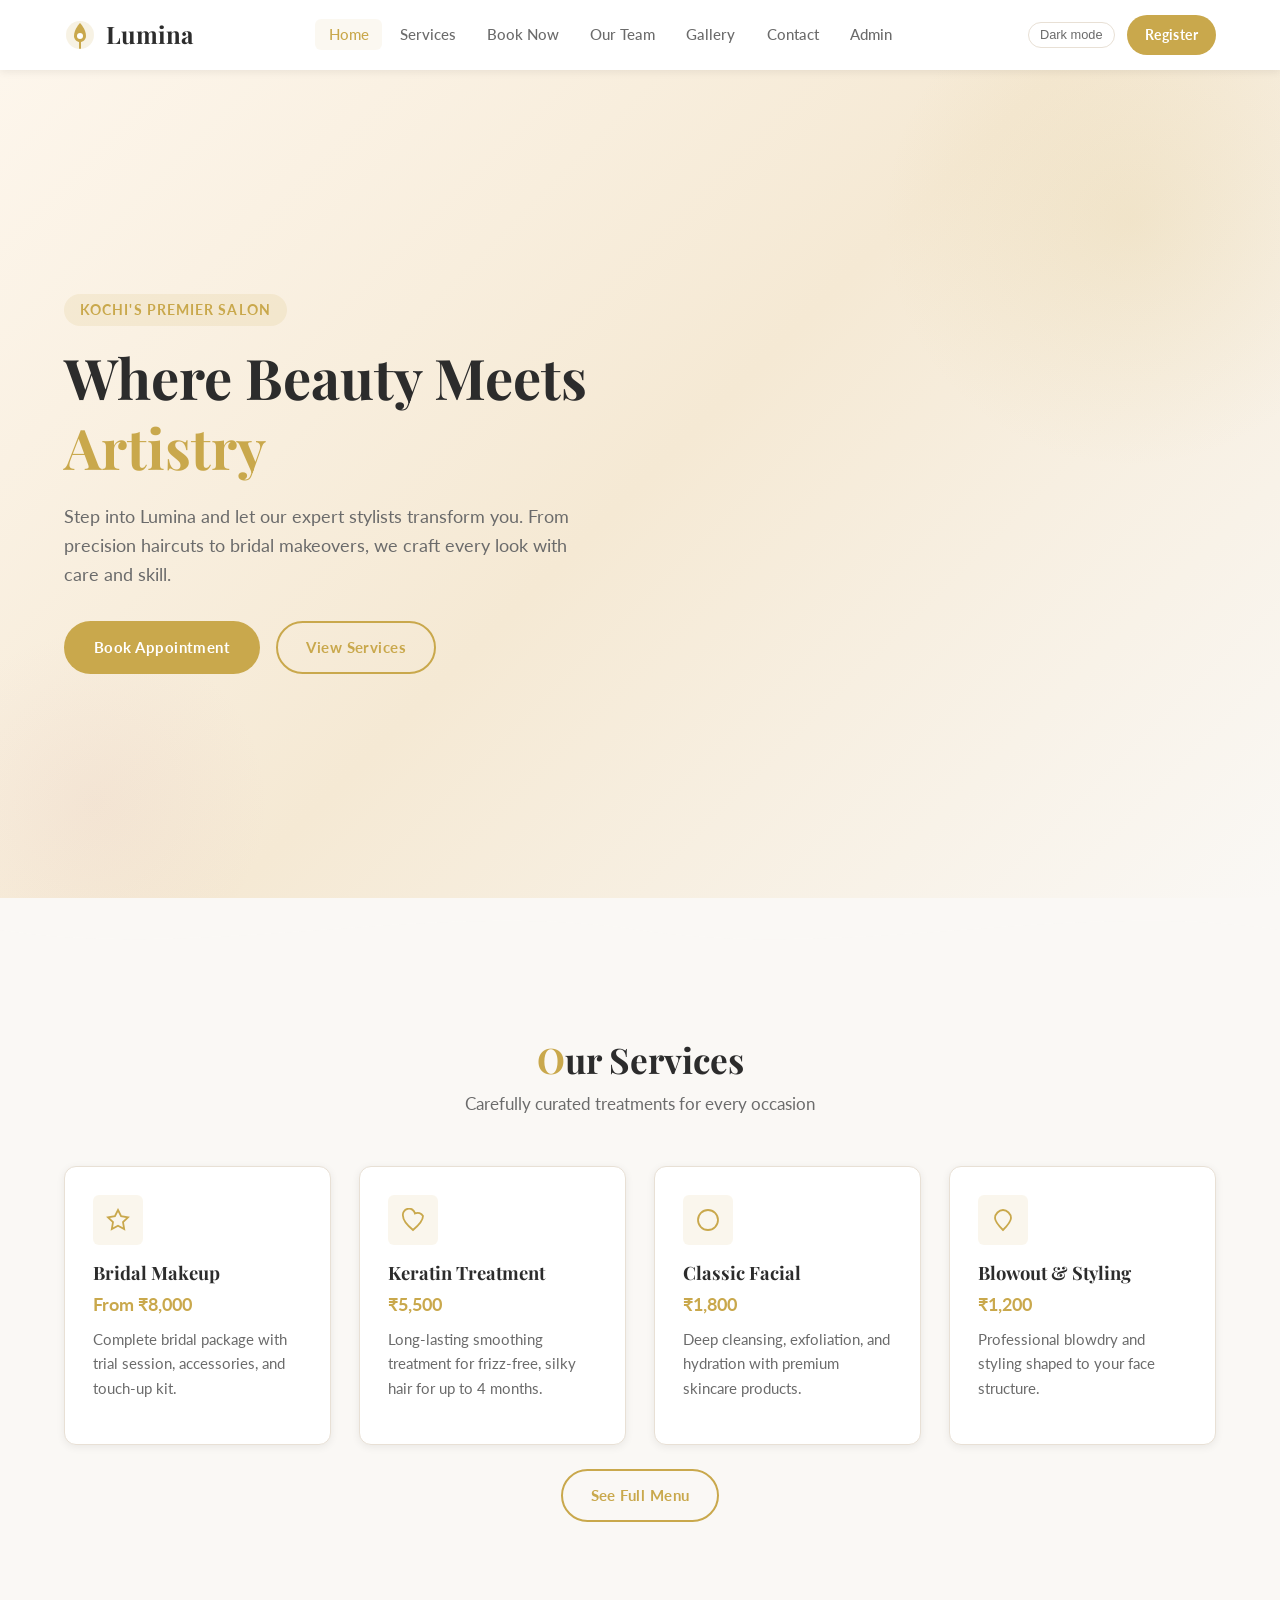
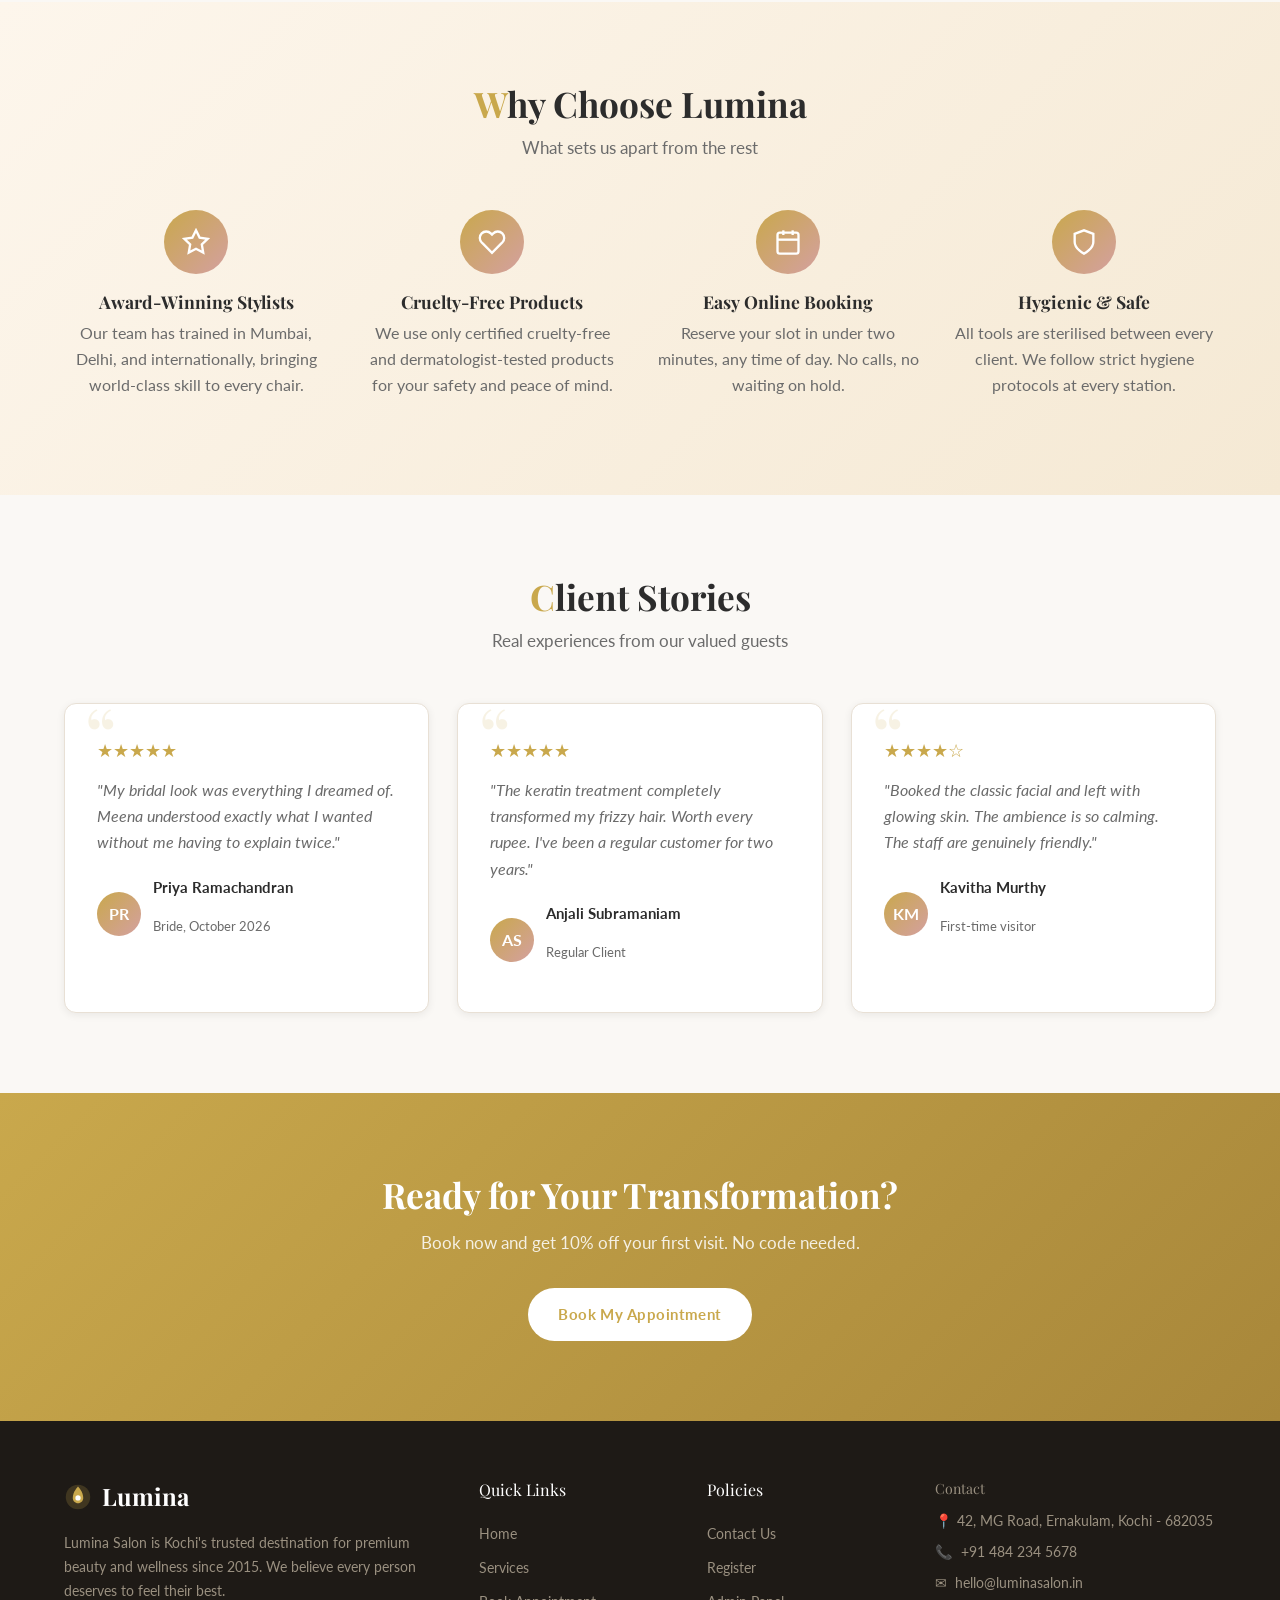
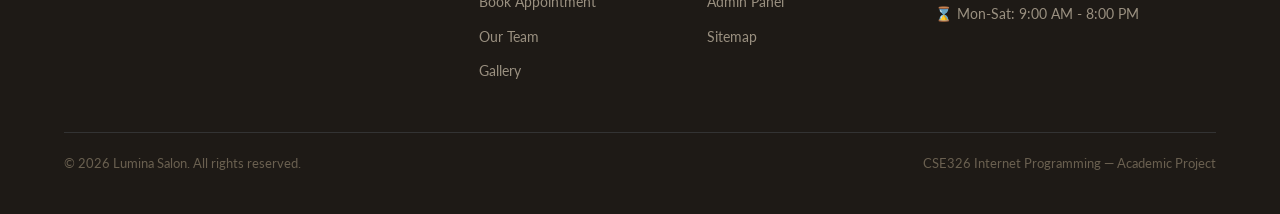
==== index.html @ f9ce4bd1 "initial project setup: folder structure, gitignore, readme" ====
<!DOCTYPE html>
<!-- Unit I: Valid HTML5 document structure -->
<html lang="en">
<head>
  <!-- Unit I: SEO meta tags -->
  <meta charset="UTF-8">
  <meta name="viewport" content="width=device-width, initial-scale=1.0">
  <title>Lumina Salon - Premium Beauty & Wellness | Kochi</title>
  <meta name="description" content="Lumina Salon offers premium hair, skin, bridal, and wellness services in Kochi. Book your appointment online today.">
  <meta name="keywords" content="salon, beauty, hair, bridal makeup, Kochi, Kerala, Lumina">
  <meta name="author" content="Lumina Salon">

  <!-- Unit I: Open Graph tags for social sharing -->
  <meta property="og:title" content="Lumina Salon - Premium Beauty & Wellness">
  <meta property="og:description" content="Your destination for premium hair, skin, and bridal services in Kochi.">
  <meta property="og:type" content="website">
  <meta property="og:url" content="https://neshwanpk.github.io/salon-management-system/">
  <meta property="og:image" content="assets/images/og-image.jpg">

  <!-- Unit I: Favicon -->
  <link rel="icon" href="assets/icons/favicon.svg" type="image/svg+xml">

  <!-- Google Fonts - Unit III: Typography -->
  <link rel="preconnect" href="https://fonts.googleapis.com">
  <link rel="preconnect" href="https://fonts.gstatic.com" crossorigin>
  <link href="https://fonts.googleapis.com/css2?family=Playfair+Display:wght@400;700&family=Lato:wght@400;700&display=swap" rel="stylesheet">

  <!-- Unit III: External CSS -->
  <link rel="stylesheet" href="css/style.css">
</head>
<body>

  <!-- Unit II: Accessibility - skip to content -->
  <a href="#main-content" class="skip-link">Skip to content</a>

  <!-- Unit II: Semantic header element -->
  <header class="site-header" role="banner">
    <nav class="nav-container" aria-label="Main navigation">
      <!-- Unit I: Inline SVG logo -->
      <a href="index.html" class="nav-logo" aria-label="Lumina Salon home">
        <svg width="32" height="32" viewBox="0 0 32 32" fill="none" aria-hidden="true" xmlns="http://www.w3.org/2000/svg">
          <circle cx="16" cy="16" r="14" fill="#c9a84c" opacity="0.15"/>
          <path d="M16 4 C16 4 22 10 22 17 C22 20.3 19.3 23 16 23 C12.7 23 10 20.3 10 17 C10 10 16 4 16 4Z" fill="#c9a84c"/>
          <circle cx="16" cy="17" r="3" fill="#fff"/>
          <line x1="16" y1="23" x2="16" y2="29" stroke="#c9a84c" stroke-width="2" stroke-linecap="round"/>
        </svg>
        <span>Lumina</span>
      </a>

      <!-- Hamburger checkbox hack - Unit III pure CSS -->
      <input type="checkbox" id="navToggle" class="nav-toggle" aria-hidden="true">
      <label for="navToggle" class="hamburger" aria-label="Toggle menu">
        <span></span><span></span><span></span>
      </label>

      <!-- Unit I: Navigation hyperlinks -->
      <ul class="nav-links" role="list">
        <li><a href="index.html"        class="nav-link">Home</a></li>
        <li><a href="services.html"     class="nav-link">Services</a></li>
        <li><a href="booking.html"      class="nav-link">Book Now</a></li>
        <li><a href="staff.html"        class="nav-link">Our Team</a></li>
        <li><a href="gallery.html"      class="nav-link">Gallery</a></li>
        <li><a href="contact.html"      class="nav-link">Contact</a></li>
        <li><a href="appointments.html" class="nav-link">Admin</a></li>
      </ul>

      <div class="nav-actions">
        <button id="themeToggle" class="theme-toggle" aria-label="Toggle dark mode">Dark mode</button>
        <a href="register.html" class="btn btn-primary btn-sm">Register</a>
      </div>
    </nav>
  </header>

  <!-- Unit II: Semantic main element -->
  <main id="main-content">

    <!-- ======================================================
         HERO SECTION
         Unit II: Semantic section, Unit I: Heading hierarchy
    ====================================================== -->
    <section class="hero section" aria-label="Welcome banner">
      <div class="container">
        <div class="hero-content">
          <span class="hero-tag">Kochi's Premier Salon</span>
          <h1 class="hero-title">
            Where Beauty Meets <span>Artistry</span>
          </h1>
          <p class="hero-desc">
            Step into Lumina and let our expert stylists transform you.
            From precision haircuts to bridal makeovers, we craft every
            look with care and skill.
          </p>
          <div class="hero-cta">
            <a href="booking.html" class="btn btn-primary pulse">Book Appointment</a>
            <a href="services.html" class="btn btn-outline">View Services</a>
          </div>
        </div>
      </div>
    </section>

    <!-- Unit I: SVG decorative divider -->
    <div class="divider-svg" aria-hidden="true">
      <svg viewBox="0 0 1200 60" xmlns="http://www.w3.org/2000/svg" preserveAspectRatio="none">
        <path d="M0,30 C200,60 400,0 600,30 C800,60 1000,0 1200,30 L1200,60 L0,60 Z"
              fill="#faf8f5"/>
      </svg>
    </div>

    <!-- ======================================================
         SERVICES PREVIEW
         Unit II: Semantic section, article elements
    ====================================================== -->
    <section class="section" aria-labelledby="services-heading">
      <div class="container">
        <h2 id="services-heading" class="section-title">Our Services</h2>
        <p class="section-subtitle">Carefully curated treatments for every occasion</p>

        <!-- Unit II: Semantic article elements for service cards -->
        <div class="cards-grid" id="homeServiceCards">
          <!-- JS renders cards here from data array -->
        </div>

        <div class="text-center mt-3">
          <a href="services.html" class="btn btn-outline">See Full Menu</a>
        </div>
      </div>
    </section>

    <!-- ======================================================
         WHY CHOOSE US
         Unit II: Semantic section, Unit I: Unordered list
    ====================================================== -->
    <section class="section" style="background: linear-gradient(135deg,#fdf6ec,#f5e9d4);" aria-labelledby="why-heading">
      <div class="container">
        <h2 id="why-heading" class="section-title">Why Choose Lumina</h2>
        <p class="section-subtitle">What sets us apart from the rest</p>

        <div class="why-grid">
          <div class="why-item">
            <div class="why-icon" aria-hidden="true">
              <!-- Unit I: Inline SVG icon -->
              <svg width="28" height="28" viewBox="0 0 24 24" fill="none" stroke="currentColor" stroke-width="2">
                <path d="M12 2L15.09 8.26L22 9.27L17 14.14L18.18 21.02L12 17.77L5.82 21.02L7 14.14L2 9.27L8.91 8.26L12 2Z"/>
              </svg>
            </div>
            <h3 class="why-title">Award-Winning Stylists</h3>
            <p class="text-muted">Our team has trained in Mumbai, Delhi, and internationally, bringing world-class skill to every chair.</p>
          </div>
          <div class="why-item">
            <div class="why-icon" aria-hidden="true">
              <svg width="28" height="28" viewBox="0 0 24 24" fill="none" stroke="currentColor" stroke-width="2">
                <path d="M20.84 4.61a5.5 5.5 0 0 0-7.78 0L12 5.67l-1.06-1.06a5.5 5.5 0 0 0-7.78 7.78l1.06 1.06L12 21.23l7.78-7.78 1.06-1.06a5.5 5.5 0 0 0 0-7.78z"/>
              </svg>
            </div>
            <h3 class="why-title">Cruelty-Free Products</h3>
            <p class="text-muted">We use only certified cruelty-free and dermatologist-tested products for your safety and peace of mind.</p>
          </div>
          <div class="why-item">
            <div class="why-icon" aria-hidden="true">
              <svg width="28" height="28" viewBox="0 0 24 24" fill="none" stroke="currentColor" stroke-width="2">
                <rect x="3" y="4" width="18" height="18" rx="2" ry="2"/><line x1="16" y1="2" x2="16" y2="6"/><line x1="8" y1="2" x2="8" y2="6"/><line x1="3" y1="10" x2="21" y2="10"/>
              </svg>
            </div>
            <h3 class="why-title">Easy Online Booking</h3>
            <p class="text-muted">Reserve your slot in under two minutes, any time of day. No calls, no waiting on hold.</p>
          </div>
          <div class="why-item">
            <div class="why-icon" aria-hidden="true">
              <svg width="28" height="28" viewBox="0 0 24 24" fill="none" stroke="currentColor" stroke-width="2">
                <path d="M12 22s8-4 8-10V5l-8-3-8 3v7c0 6 8 10 8 10z"/>
              </svg>
            </div>
            <h3 class="why-title">Hygienic & Safe</h3>
            <p class="text-muted">All tools are sterilised between every client. We follow strict hygiene protocols at every station.</p>
          </div>
        </div>

        <!-- Unit I: Unordered list -->
        <ul class="mt-3" style="display:none" aria-hidden="true">
          <li>Certified stylists</li>
          <li>Premium products</li>
          <li>Clean environment</li>
        </ul>
      </div>
    </section>

    <!-- ======================================================
         TESTIMONIALS
         Unit II: article, blockquote, figure, figcaption
    ====================================================== -->
    <section class="section" aria-labelledby="testimonials-heading">
      <div class="container">
        <h2 id="testimonials-heading" class="section-title">Client Stories</h2>
        <p class="section-subtitle">Real experiences from our valued guests</p>

        <div class="testimonials-grid">

          <!-- Unit II: article for independent content -->
          <article class="testimonial-card">
            <div class="testimonial-stars" aria-label="5 out of 5 stars">&#9733;&#9733;&#9733;&#9733;&#9733;</div>
            <p class="testimonial-text">"My bridal look was everything I dreamed of. Meena understood exactly what I wanted without me having to explain twice."</p>
            <div class="testimonial-author">
              <div class="testimonial-avatar" aria-hidden="true">PR</div>
              <div>
                <p class="testimonial-name">Priya Ramachandran</p>
                <p class="testimonial-role">Bride, October 2026</p>
              </div>
            </div>
          </article>

          <article class="testimonial-card">
            <div class="testimonial-stars" aria-label="5 out of 5 stars">&#9733;&#9733;&#9733;&#9733;&#9733;</div>
            <p class="testimonial-text">"The keratin treatment completely transformed my frizzy hair. Worth every rupee. I've been a regular customer for two years."</p>
            <div class="testimonial-author">
              <div class="testimonial-avatar" aria-hidden="true">AS</div>
              <div>
                <p class="testimonial-name">Anjali Subramaniam</p>
                <p class="testimonial-role">Regular Client</p>
              </div>
            </div>
          </article>

          <article class="testimonial-card">
            <div class="testimonial-stars" aria-label="4 out of 5 stars">&#9733;&#9733;&#9733;&#9733;&#9734;</div>
            <p class="testimonial-text">"Booked the classic facial and left with glowing skin. The ambience is so calming. The staff are genuinely friendly."</p>
            <div class="testimonial-author">
              <div class="testimonial-avatar" aria-hidden="true">KM</div>
              <div>
                <p class="testimonial-name">Kavitha Murthy</p>
                <p class="testimonial-role">First-time visitor</p>
              </div>
            </div>
          </article>

        </div>
      </div>
    </section>

    <!-- ======================================================
         CTA BANNER
    ====================================================== -->
    <section class="section" style="background: linear-gradient(135deg, var(--color-primary), var(--color-primary-dark)); color: #fff; text-align: center;" aria-labelledby="cta-heading">
      <div class="container">
        <h2 id="cta-heading" style="color:#fff; margin-bottom:0.75rem;">Ready for Your Transformation?</h2>
        <p style="color:rgba(255,255,255,0.85); margin-bottom:2rem; font-size:1.05rem;">
          Book now and get 10% off your first visit. No code needed.
        </p>
        <a href="booking.html" class="btn" style="background:#fff; color:var(--color-primary);">Book My Appointment</a>
      </div>
    </section>

  </main><!-- end main -->

  <!-- Unit II: Semantic footer -->
  <footer class="site-footer" role="contentinfo">
    <div class="container">
      <div class="footer-grid">

        <div class="footer-brand">
          <a href="index.html" class="nav-logo" style="margin-bottom:0.9rem; display:flex;">
            <svg width="28" height="28" viewBox="0 0 32 32" fill="none" aria-hidden="true">
              <circle cx="16" cy="16" r="14" fill="#c9a84c" opacity="0.2"/>
              <path d="M16 4 C16 4 22 10 22 17 C22 20.3 19.3 23 16 23 C12.7 23 10 20.3 10 17 C10 10 16 4 16 4Z" fill="#c9a84c"/>
              <circle cx="16" cy="17" r="3" fill="#fff"/>
            </svg>
            <span>Lumina</span>
          </a>
          <p class="footer-desc">Lumina Salon is Kochi's trusted destination for premium beauty and wellness since 2015. We believe every person deserves to feel their best.</p>
        </div>

        <div>
          <p class="footer-heading">Quick Links</p>
          <!-- Unit I: Unordered list for navigation -->
          <ul class="footer-links">
            <li><a href="index.html">Home</a></li>
            <li><a href="services.html">Services</a></li>
            <li><a href="booking.html">Book Appointment</a></li>
            <li><a href="staff.html">Our Team</a></li>
            <li><a href="gallery.html">Gallery</a></li>
          </ul>
        </div>

        <div>
          <p class="footer-heading">Policies</p>
          <ul class="footer-links">
            <li><a href="contact.html">Contact Us</a></li>
            <li><a href="register.html">Register</a></li>
            <li><a href="appointments.html">Admin Panel</a></li>
            <li><a href="sitemap.xml">Sitemap</a></li>
          </ul>
        </div>

        <!-- Unit II: address semantic element -->
        <address class="footer-contact" style="font-style:normal;">
          <p class="footer-heading" style="font-style:normal;">Contact</p>
          <p>&#128205; 42, MG Road, Ernakulam, Kochi - 682035</p>
          <p>&#128222; <a href="tel:+914842345678" style="color:#9a9080;">+91 484 234 5678</a></p>
          <p>&#9993; <a href="mailto:hello@luminasalon.in" style="color:#9a9080;">hello@luminasalon.in</a></p>
          <p>&#8987; Mon-Sat: 9:00 AM - 8:00 PM</p>
        </address>

      </div>

      <div class="footer-bottom">
        <p>&copy; <time datetime="2026">2026</time> Lumina Salon. All rights reserved.</p>
        <p>CSE326 Internet Programming &mdash; Academic Project</p>
      </div>
    </div>
  </footer>

  <!-- Scripts loaded at end of body -->
  <script src="js/store.js"></script>
  <script src="js/main.js"></script>
  <script>
    // Render service preview cards on home page
    var homeServices = [
      { name: "Bridal Makeup", price: "From \u20B98,000", desc: "Complete bridal package with trial session, accessories, and touch-up kit.", icon: "M12 2L15.09 8.26L22 9.27L17 14.14L18.18 21.02L12 17.77L5.82 21.02L7 14.14L2 9.27L8.91 8.26L12 2Z" },
      { name: "Keratin Treatment", price: "\u20B95,500", desc: "Long-lasting smoothing treatment for frizz-free, silky hair for up to 4 months.", icon: "M12 22 C6 17 2 12 2 8 A6 6 0 0 1 14 5.5 A6 6 0 0 1 22 8 C22 12 18 17 12 22Z" },
      { name: "Classic Facial", price: "\u20B91,800", desc: "Deep cleansing, exfoliation, and hydration with premium skincare products.", icon: "M12 2 A10 10 0 1 1 12 22 A10 10 0 0 1 12 2Z" },
      { name: "Blowout & Styling", price: "\u20B91,200", desc: "Professional blowdry and styling shaped to your face structure.", icon: "M12 2 C8 2 4 6 4 10 C4 14 8 18 12 22 C16 18 20 14 20 10 C20 6 16 2 12 2Z" }
    ];

    var container = document.getElementById("homeServiceCards");
    if (container) {
      homeServices.forEach(function(s) {
        var article = document.createElement("article");
        article.className = "card";
        article.innerHTML =
          '<div class="card-icon" aria-hidden="true">' +
            '<svg width="24" height="24" viewBox="0 0 24 24" fill="none" stroke="#c9a84c" stroke-width="1.8"><path d="' + s.icon + '"/></svg>' +
          '</div>' +
          '<h3 class="card-title">' + s.name + '</h3>' +
          '<p class="card-price">' + s.price + '</p>' +
          '<p class="card-desc">' + s.desc + '</p>';
        container.appendChild(article);
      });
    }
  </script>
</body>
</html>
---- css/style.css ----
/* ============================================================
   Lumina Salon - Main Stylesheet
   Course: CSE326 Internet Programming
   Unit III: External CSS, organized in sections
   ============================================================ */

/* Unit III: CSS Variables for the theme */
:root {
  --color-bg: #faf8f5;
  --color-surface: #ffffff;
  --color-primary: #c9a84c;        /* gold accent */
  --color-primary-dark: #a8873a;
  --color-secondary: #d4a0a0;      /* rose accent */
  --color-text: #2c2c2c;
  --color-text-muted: #6b6b6b;
  --color-border: #e8e0d5;
  --color-danger: #c0392b;
  --color-success: #27ae60;
  --color-warning: #e67e22;
  --color-info: #2980b9;

  --shadow-sm: 0 2px 8px rgba(0,0,0,0.07);
  --shadow-md: 0 4px 20px rgba(0,0,0,0.11);
  --shadow-lg: 0 8px 40px rgba(0,0,0,0.14);

  --radius-sm: 6px;
  --radius-md: 12px;
  --radius-lg: 20px;

  --font-heading: 'Playfair Display', Georgia, serif;
  --font-body: 'Lato', 'Segoe UI', Arial, sans-serif;

  --transition: 0.25s ease;
  --max-width: 1200px;
  --header-height: 70px;
}

/* Unit III: Dark theme via data attribute */
[data-theme="dark"] {
  --color-bg: #1a1814;
  --color-surface: #252220;
  --color-text: #f0ebe0;
  --color-text-muted: #a09880;
  --color-border: #3a3530;
}

/* ---- Reset & Base ---- */
*, *::before, *::after {
  box-sizing: border-box;
  margin: 0;
  padding: 0;
}

html {
  scroll-behavior: smooth;
  font-size: 16px; /* base for rem units - Unit III */
}

body {
  font-family: var(--font-body);
  background-color: var(--color-bg);
  color: var(--color-text);
  line-height: 1.65;
  min-height: 100vh;
  display: flex;
  flex-direction: column;
  transition: background-color var(--transition), color var(--transition);
}

/* Unit II: Skip to content - Accessibility */
.skip-link {
  position: absolute;
  top: -60px;
  left: 1rem;
  background: var(--color-primary);
  color: #fff;
  padding: 0.5rem 1rem;
  border-radius: var(--radius-sm);
  font-weight: 700;
  z-index: 9999;
  transition: top var(--transition);
}

.skip-link:focus {
  top: 1rem; /* Unit III: :focus pseudo-class */
}

/* ---- Typography - Unit III ---- */
h1, h2, h3, h4, h5 {
  font-family: var(--font-heading);
  color: var(--color-text);
  line-height: 1.25;
}

h1 { font-size: clamp(2rem, 5vw, 3.5rem); }
h2 { font-size: clamp(1.5rem, 3vw, 2.2rem); }
h3 { font-size: 1.3rem; }
h4 { font-size: 1.1rem; }

p { margin-bottom: 1rem; }

a {
  color: var(--color-primary);
  text-decoration: none;
  transition: color var(--transition);
}

/* Unit III: Attribute selector - links starting with https */
a[href^="https"]:not(.btn):not(.nav-link)::after {
  content: "";
}

a:hover { color: var(--color-primary-dark); }

img {
  max-width: 100%;
  display: block;
}

ul { list-style: none; }

main {
  flex: 1;
  padding-top: var(--header-height);
}

.container {
  width: 90%;
  max-width: var(--max-width);
  margin: 0 auto;
}

.section {
  padding: 5rem 0;
}

.section-title {
  text-align: center;
  margin-bottom: 0.5rem;
}

.section-subtitle {
  text-align: center;
  color: var(--color-text-muted);
  margin-bottom: 3rem;
  font-size: 1.05rem;
}

/* Unit III: ::first-letter pseudo-element */
.section-title::first-letter {
  color: var(--color-primary);
}

/* ---- Buttons - Unit III: transitions ---- */
.btn {
  display: inline-block;
  padding: 0.75rem 1.75rem;
  border-radius: 50px;
  font-family: var(--font-body);
  font-size: 0.95rem;
  font-weight: 700;
  cursor: pointer;
  border: 2px solid transparent;
  text-align: center;
  transition: background var(--transition), color var(--transition),
              transform var(--transition), box-shadow var(--transition);
  letter-spacing: 0.03em;
}

.btn:focus {
  outline: 3px solid var(--color-primary);
  outline-offset: 3px;
}

.btn-primary {
  background: var(--color-primary);
  color: #fff;
}

.btn-primary:hover {
  background: var(--color-primary-dark);
  color: #fff;
  transform: translateY(-2px);
  box-shadow: var(--shadow-md);
}

.btn-outline {
  background: transparent;
  border-color: var(--color-primary);
  color: var(--color-primary);
}

.btn-outline:hover {
  background: var(--color-primary);
  color: #fff;
  transform: translateY(-2px);
}

.btn-danger {
  background: var(--color-danger);
  color: #fff;
  padding: 0.4rem 0.9rem;
  font-size: 0.85rem;
}

.btn-danger:hover {
  background: #a93226;
  transform: none;
}

.btn-sm {
  padding: 0.4rem 1rem;
  font-size: 0.85rem;
}

/* Unit III: @keyframes - button pulse */
@keyframes pulse {
  0%, 100% { box-shadow: 0 0 0 0 rgba(201,168,76,0.4); }
  50% { box-shadow: 0 0 0 10px rgba(201,168,76,0); }
}

.btn-primary.pulse {
  animation: pulse 2s infinite;
}

/* ---- Header & Navigation - Unit III: Flexbox ---- */
.site-header {
  position: fixed;
  top: 0;
  left: 0;
  right: 0;
  height: var(--header-height);
  background: var(--color-surface);
  box-shadow: var(--shadow-sm);
  z-index: 1000;
  /* Unit III: Sticky positioning */
}

.nav-container {
  display: flex;             /* Unit III: Flexbox */
  align-items: center;
  justify-content: space-between;
  height: 100%;
  width: 90%;
  max-width: var(--max-width);
  margin: 0 auto;
}

.nav-logo {
  display: flex;
  align-items: center;
  gap: 0.6rem;
  font-family: var(--font-heading);
  font-size: 1.5rem;
  color: var(--color-text);
  font-weight: 700;
}

.nav-logo svg {
  flex-shrink: 0;
}

.nav-links {
  display: flex;
  gap: 0.25rem;
  align-items: center;
}

.nav-link {
  padding: 0.4rem 0.85rem;
  border-radius: var(--radius-sm);
  color: var(--color-text-muted);
  font-size: 0.92rem;
  font-weight: 500;
  transition: color var(--transition), background var(--transition);
}

.nav-link:hover,
.nav-link.active {
  color: var(--color-primary);
  background: rgba(201,168,76,0.08);
}

.nav-actions {
  display: flex;
  align-items: center;
  gap: 0.75rem;
}

/* Theme toggle */
.theme-toggle {
  background: none;
  border: 1.5px solid var(--color-border);
  border-radius: 50px;
  padding: 0.3rem 0.7rem;
  cursor: pointer;
  font-size: 0.8rem;
  color: var(--color-text-muted);
  transition: border-color var(--transition), color var(--transition);
}

.theme-toggle:hover {
  border-color: var(--color-primary);
  color: var(--color-primary);
}

/* Hamburger - pure CSS checkbox hack, Unit III */
.nav-toggle {
  display: none;
}

.hamburger {
  display: none;
  flex-direction: column;
  gap: 5px;
  cursor: pointer;
  padding: 4px;
}

.hamburger span {
  display: block;
  width: 24px;
  height: 2px;
  background: var(--color-text);
  transition: transform var(--transition), opacity var(--transition);
  border-radius: 2px;
}

/* ---- Hero Section ---- */
.hero {
  min-height: 92vh;
  display: flex;
  align-items: center;
  background: linear-gradient(135deg, #fdf6ec 0%, #f5e9d4 50%, #faf8f5 100%);
  position: relative;
  overflow: hidden;
}

/* Unit III: ::before pseudo-element for decorative background */
.hero::before {
  content: "";
  position: absolute;
  top: -100px;
  right: -100px;
  width: 500px;
  height: 500px;
  background: radial-gradient(circle, rgba(201,168,76,0.12) 0%, transparent 70%);
  border-radius: 50%;
}

.hero::after {
  content: "";
  position: absolute;
  bottom: -80px;
  left: -80px;
  width: 350px;
  height: 350px;
  background: radial-gradient(circle, rgba(212,160,160,0.1) 0%, transparent 70%);
  border-radius: 50%;
}

.hero-content {
  position: relative;
  z-index: 1;
  max-width: 650px;
}

/* Unit III: @keyframes animation */
@keyframes fadeSlideUp {
  from {
    opacity: 0;
    transform: translateY(30px);
  }
  to {
    opacity: 1;
    transform: translateY(0);
  }
}

.hero-content > * {
  animation: fadeSlideUp 0.7s ease both;
}

.hero-content h1 { animation-delay: 0.1s; }
.hero-content p  { animation-delay: 0.25s; }
.hero-content .hero-cta { animation-delay: 0.4s; }

.hero-tag {
  display: inline-block;
  background: rgba(201,168,76,0.12);
  color: var(--color-primary);
  padding: 0.3rem 1rem;
  border-radius: 50px;
  font-size: 0.85rem;
  font-weight: 700;
  letter-spacing: 0.08em;
  text-transform: uppercase;
  margin-bottom: 1rem;
}

.hero-title {
  margin-bottom: 1.25rem;
  color: var(--color-text);
}

.hero-title span {
  color: var(--color-primary);
}

.hero-desc {
  font-size: 1.1rem;
  color: var(--color-text-muted);
  margin-bottom: 2rem;
  max-width: 520px;
}

.hero-cta {
  display: flex;
  gap: 1rem;
  flex-wrap: wrap;
}

/* ---- Cards - Unit III: transitions, box-shadow ---- */
.cards-grid {
  display: grid;    /* Unit III: CSS Grid */
  grid-template-columns: repeat(auto-fit, minmax(260px, 1fr));
  gap: 1.75rem;
}

.card {
  background: var(--color-surface);
  border-radius: var(--radius-md);
  padding: 1.75rem;
  box-shadow: var(--shadow-sm);
  border: 1px solid var(--color-border);
  transition: transform var(--transition), box-shadow var(--transition);
}

.card:hover {
  transform: translateY(-5px);
  box-shadow: var(--shadow-md);
}

.card-icon {
  width: 50px;
  height: 50px;
  background: rgba(201,168,76,0.1);
  border-radius: var(--radius-sm);
  display: flex;
  align-items: center;
  justify-content: center;
  margin-bottom: 1rem;
}

.card-title {
  font-family: var(--font-heading);
  font-size: 1.15rem;
  margin-bottom: 0.4rem;
}

.card-price {
  color: var(--color-primary);
  font-weight: 700;
  font-size: 1.1rem;
  margin-bottom: 0.5rem;
}

.card-desc {
  color: var(--color-text-muted);
  font-size: 0.92rem;
}

/* ---- Service page cards ---- */
.service-card {
  background: var(--color-surface);
  border-radius: var(--radius-md);
  overflow: hidden;
  box-shadow: var(--shadow-sm);
  border: 1px solid var(--color-border);
  transition: transform var(--transition), box-shadow var(--transition);
}

.service-card:hover {
  transform: translateY(-6px);
  box-shadow: var(--shadow-md);
}

.service-card-img {
  width: 100%;
  height: 190px;
  object-fit: cover;
  background: linear-gradient(135deg, #f0e6d3, #e8d5b7);
}

.service-card-body {
  padding: 1.4rem;
}

.service-badge {
  display: inline-block;
  background: rgba(201,168,76,0.12);
  color: var(--color-primary);
  padding: 0.2rem 0.7rem;
  border-radius: 50px;
  font-size: 0.75rem;
  font-weight: 700;
  letter-spacing: 0.05em;
  text-transform: uppercase;
  margin-bottom: 0.6rem;
}

/* ---- Why Us section ---- */
.why-grid {
  display: grid;
  grid-template-columns: repeat(auto-fit, minmax(220px, 1fr));
  gap: 2rem;
  text-align: center;
}

.why-item .why-icon {
  width: 64px;
  height: 64px;
  background: linear-gradient(135deg, var(--color-primary), var(--color-secondary));
  border-radius: 50%;
  display: flex;
  align-items: center;
  justify-content: center;
  margin: 0 auto 1.1rem;
  color: #fff;
}

.why-title {
  font-family: var(--font-heading);
  font-size: 1.1rem;
  margin-bottom: 0.4rem;
}

/* ---- Testimonials ---- */
.testimonials-grid {
  display: grid;
  grid-template-columns: repeat(auto-fit, minmax(280px, 1fr));
  gap: 1.75rem;
}

.testimonial-card {
  background: var(--color-surface);
  border-radius: var(--radius-md);
  padding: 2rem;
  box-shadow: var(--shadow-sm);
  border: 1px solid var(--color-border);
  position: relative;
}

/* Unit III: ::before for decorative quote */
.testimonial-card::before {
  content: "\201C";
  font-family: var(--font-heading);
  font-size: 5rem;
  color: rgba(201,168,76,0.15);
  position: absolute;
  top: -10px;
  left: 1.2rem;
  line-height: 1;
}

.testimonial-stars {
  color: var(--color-primary);
  font-size: 1.1rem;
  margin-bottom: 0.75rem;
}

.testimonial-text {
  color: var(--color-text-muted);
  font-style: italic;
  margin-bottom: 1.2rem;
}

.testimonial-author {
  display: flex;
  align-items: center;
  gap: 0.75rem;
}

.testimonial-avatar {
  width: 44px;
  height: 44px;
  border-radius: 50%;
  background: linear-gradient(135deg, var(--color-primary), var(--color-secondary));
  display: flex;
  align-items: center;
  justify-content: center;
  color: #fff;
  font-weight: 700;
  font-size: 1rem;
  flex-shrink: 0;
}

.testimonial-name {
  font-weight: 700;
  font-size: 0.95rem;
}

.testimonial-role {
  font-size: 0.8rem;
  color: var(--color-text-muted);
}

/* ---- Tables - Unit II ---- */
.table-wrap {
  overflow-x: auto;
  border-radius: var(--radius-md);
  box-shadow: var(--shadow-sm);
  border: 1px solid var(--color-border);
}

table {
  width: 100%;
  border-collapse: collapse;
  background: var(--color-surface);
  font-size: 0.93rem;
}

caption {
  font-family: var(--font-heading);
  font-size: 1.1rem;
  font-weight: 700;
  padding: 1rem;
  text-align: left;
  color: var(--color-text);
}

thead tr {
  background: linear-gradient(135deg, var(--color-primary), var(--color-primary-dark));
  color: #fff;
}

thead th {
  padding: 1rem 1.1rem;
  text-align: left;
  font-size: 0.85rem;
  font-weight: 700;
  letter-spacing: 0.04em;
  text-transform: uppercase;
}

tbody tr {
  border-bottom: 1px solid var(--color-border);
  transition: background var(--transition);
}

/* Unit III: :nth-child pseudo-class */
tbody tr:nth-child(even) {
  background: rgba(201,168,76,0.03);
}

tbody tr:hover {
  background: rgba(201,168,76,0.07);
}

td {
  padding: 0.9rem 1.1rem;
  vertical-align: middle;
}

tfoot td {
  padding: 0.9rem 1.1rem;
  font-weight: 700;
  background: var(--color-bg);
  border-top: 2px solid var(--color-border);
}

/* ---- Forms - Unit II & III ---- */
.form-card {
  background: var(--color-surface);
  border-radius: var(--radius-lg);
  padding: 2.5rem;
  box-shadow: var(--shadow-md);
  border: 1px solid var(--color-border);
  max-width: 700px;
  margin: 0 auto;
}

.form-title {
  font-family: var(--font-heading);
  margin-bottom: 0.4rem;
}

.form-subtitle {
  color: var(--color-text-muted);
  margin-bottom: 2rem;
  font-size: 0.95rem;
}

fieldset {
  border: 1px solid var(--color-border);
  border-radius: var(--radius-sm);
  padding: 1.25rem 1.5rem;
  margin-bottom: 1.5rem;
}

legend {
  font-family: var(--font-heading);
  font-size: 1rem;
  font-weight: 700;
  color: var(--color-primary);
  padding: 0 0.5rem;
}

.form-group {
  margin-bottom: 1.2rem;
}

.form-row {
  display: grid;
  grid-template-columns: 1fr 1fr;
  gap: 1.2rem;
}

label {
  display: block;
  font-size: 0.88rem;
  font-weight: 700;
  color: var(--color-text);
  margin-bottom: 0.4rem;
  letter-spacing: 0.02em;
}

label .required {
  color: var(--color-danger);
  margin-left: 2px;
}

/* Unit III: Attribute selectors for form inputs */
input[type="text"],
input[type="email"],
input[type="tel"],
input[type="password"],
input[type="date"],
input[type="time"],
input[type="number"],
select,
textarea {
  width: 100%;
  padding: 0.7rem 1rem;
  border: 1.5px solid var(--color-border);
  border-radius: var(--radius-sm);
  font-family: var(--font-body);
  font-size: 0.95rem;
  color: var(--color-text);
  background: var(--color-bg);
  transition: border-color var(--transition), box-shadow var(--transition);
  appearance: none;
}

input:focus,
select:focus,
textarea:focus {
  outline: none;
  border-color: var(--color-primary);
  box-shadow: 0 0 0 3px rgba(201,168,76,0.15);
}

/* Unit III: :valid and :invalid pseudo-classes */
input:not(:placeholder-shown):valid {
  border-color: var(--color-success);
}

input:not(:placeholder-shown):invalid {
  border-color: var(--color-danger);
}

/* Unit III: ::placeholder pseudo-element */
input::placeholder,
textarea::placeholder {
  color: var(--color-text-muted);
  opacity: 0.75;
}

textarea {
  resize: vertical;
  min-height: 100px;
}

/* Custom radio and checkbox styling - Unit III */
.radio-group,
.checkbox-group {
  display: flex;
  flex-wrap: wrap;
  gap: 0.75rem;
  margin-top: 0.3rem;
}

.radio-label,
.checkbox-label {
  display: flex;
  align-items: center;
  gap: 0.5rem;
  cursor: pointer;
  font-weight: 400;
  font-size: 0.93rem;
  padding: 0.4rem 0.9rem;
  border: 1.5px solid var(--color-border);
  border-radius: 50px;
  transition: border-color var(--transition), background var(--transition);
  user-select: none;
}

/* Unit III: :checked pseudo-class */
.radio-label input:checked ~ span,
.checkbox-label input:checked ~ span {
  color: var(--color-primary);
  font-weight: 700;
}

.radio-label:has(input:checked),
.checkbox-label:has(input:checked) {
  border-color: var(--color-primary);
  background: rgba(201,168,76,0.07);
}

.radio-label input[type="radio"],
.checkbox-label input[type="checkbox"] {
  width: auto;
  accent-color: var(--color-primary);
}

/* Range slider */
input[type="range"] {
  width: 100%;
  accent-color: var(--color-primary);
  padding: 0;
}

.range-label {
  display: flex;
  justify-content: space-between;
  font-size: 0.8rem;
  color: var(--color-text-muted);
  margin-top: 0.3rem;
}

/* Unit III: :disabled pseudo-class */
input:disabled,
select:disabled,
textarea:disabled {
  opacity: 0.55;
  cursor: not-allowed;
  background: var(--color-border);
}

.form-hint {
  font-size: 0.8rem;
  color: var(--color-text-muted);
  margin-top: 0.3rem;
}

.form-error {
  font-size: 0.8rem;
  color: var(--color-danger);
  margin-top: 0.3rem;
  display: none;
}

/* ---- Status Badges ---- */
.badge {
  display: inline-block;
  padding: 0.25rem 0.75rem;
  border-radius: 50px;
  font-size: 0.78rem;
  font-weight: 700;
  letter-spacing: 0.04em;
  text-transform: uppercase;
}

.badge-pending   { background: rgba(230,126,34,0.12); color: var(--color-warning); }
.badge-confirmed { background: rgba(39,174,96,0.12);  color: var(--color-success); }
.badge-completed { background: rgba(41,128,185,0.12); color: var(--color-info); }
.badge-cancelled { background: rgba(192,57,43,0.12);  color: var(--color-danger); }

/* ---- Dashboard Cards ---- */
.dashboard-cards {
  display: grid;
  grid-template-columns: repeat(auto-fit, minmax(200px, 1fr));
  gap: 1.5rem;
  margin-bottom: 2.5rem;
}

.dash-card {
  background: var(--color-surface);
  border-radius: var(--radius-md);
  padding: 1.5rem;
  box-shadow: var(--shadow-sm);
  border-left: 4px solid var(--color-primary);
}

.dash-card-label {
  font-size: 0.82rem;
  font-weight: 700;
  color: var(--color-text-muted);
  letter-spacing: 0.05em;
  text-transform: uppercase;
  margin-bottom: 0.5rem;
}

.dash-card-value {
  font-family: var(--font-heading);
  font-size: 2rem;
  font-weight: 700;
  color: var(--color-primary);
}

/* ---- Gallery - Unit III: CSS Grid ---- */
.gallery-grid {
  display: grid;
  grid-template-columns: repeat(4, 1fr);   /* Unit III: CSS Grid */
  grid-auto-rows: 220px;
  gap: 1rem;
}

.gallery-item {
  overflow: hidden;
  border-radius: var(--radius-sm);
  position: relative;
  cursor: pointer;
}

/* Unit III: Child selector */
.gallery-item > img {
  width: 100%;
  height: 100%;
  object-fit: cover;
  transition: transform 0.4s ease;
}

.gallery-item:hover > img {
  transform: scale(1.07);
}

/* Gallery spans */
.gallery-item.wide  { grid-column: span 2; }
.gallery-item.tall  { grid-row: span 2; }

.gallery-overlay {
  position: absolute;
  inset: 0;
  background: linear-gradient(to top, rgba(0,0,0,0.6) 0%, transparent 50%);
  opacity: 0;
  transition: opacity var(--transition);
  display: flex;
  align-items: flex-end;
  padding: 1rem;
  color: #fff;
  font-size: 0.9rem;
}

.gallery-item:hover .gallery-overlay {
  opacity: 1;
}

/* ---- Staff profiles ---- */
.staff-grid {
  display: grid;
  grid-template-columns: repeat(auto-fit, minmax(240px, 1fr));
  gap: 2rem;
}

.staff-card {
  background: var(--color-surface);
  border-radius: var(--radius-md);
  overflow: hidden;
  box-shadow: var(--shadow-sm);
  border: 1px solid var(--color-border);
  text-align: center;
  transition: transform var(--transition), box-shadow var(--transition);
}

.staff-card:hover {
  transform: translateY(-5px);
  box-shadow: var(--shadow-md);
}

.staff-img {
  width: 100%;
  height: 220px;
  object-fit: cover;
  object-position: top;
}

.staff-body {
  padding: 1.4rem;
}

.staff-name {
  font-family: var(--font-heading);
  font-size: 1.15rem;
  margin-bottom: 0.2rem;
}

.staff-role {
  color: var(--color-primary);
  font-size: 0.85rem;
  font-weight: 700;
  letter-spacing: 0.04em;
  text-transform: uppercase;
  margin-bottom: 0.6rem;
}

.staff-bio {
  font-size: 0.88rem;
  color: var(--color-text-muted);
  margin-bottom: 1rem;
}

.staff-skills {
  display: flex;
  flex-wrap: wrap;
  gap: 0.4rem;
  justify-content: center;
}

.skill-tag {
  background: rgba(201,168,76,0.1);
  color: var(--color-primary);
  padding: 0.2rem 0.6rem;
  border-radius: 50px;
  font-size: 0.75rem;
  font-weight: 700;
}

/* ---- Footer - Unit II: footer semantic + Flexbox ---- */
.site-footer {
  background: #1e1a16;
  color: #c8bfb0;
  padding: 3.5rem 0 1.5rem;
  margin-top: auto;
}

.footer-grid {
  display: grid;
  grid-template-columns: 2fr 1fr 1fr 1.5fr;
  gap: 2.5rem;
  margin-bottom: 2.5rem;
}

.footer-brand .nav-logo {
  color: #fff;
  margin-bottom: 0.9rem;
}

.footer-desc {
  font-size: 0.88rem;
  line-height: 1.7;
  color: #9a9080;
}

.footer-heading {
  font-family: var(--font-heading);
  color: #fff;
  font-size: 1rem;
  margin-bottom: 1rem;
}

.footer-links li {
  margin-bottom: 0.5rem;
}

.footer-links a {
  color: #9a9080;
  font-size: 0.88rem;
  transition: color var(--transition);
}

.footer-links a:hover {
  color: var(--color-primary);
}

.footer-contact p {
  font-size: 0.88rem;
  color: #9a9080;
  margin-bottom: 0.5rem;
  display: flex;
  align-items: flex-start;
  gap: 0.5rem;
}

.footer-bottom {
  border-top: 1px solid #333;
  padding-top: 1.25rem;
  display: flex;
  justify-content: space-between;
  align-items: center;
  flex-wrap: wrap;
  gap: 0.5rem;
  font-size: 0.82rem;
  color: #6a6050;
}

/* ---- Page hero (inner pages) ---- */
.page-hero {
  background: linear-gradient(135deg, #f9f4ec 0%, #f0e8d5 100%);
  padding: 3rem 0 2.5rem;
  text-align: center;
  border-bottom: 1px solid var(--color-border);
}

.page-hero h1 {
  font-size: clamp(1.6rem, 3vw, 2.4rem);
  margin-bottom: 0.5rem;
}

.page-hero p {
  color: var(--color-text-muted);
  margin-bottom: 0;
}

/* Breadcrumb */
.breadcrumb {
  display: flex;
  align-items: center;
  gap: 0.5rem;
  font-size: 0.82rem;
  color: var(--color-text-muted);
  justify-content: center;
  margin-bottom: 0.75rem;
}

.breadcrumb a { color: var(--color-primary); }
.breadcrumb span { opacity: 0.5; }

/* ---- Toast notification ---- */
.toast-container {
  position: fixed;
  bottom: 2rem;
  right: 2rem;
  z-index: 9000;
  display: flex;
  flex-direction: column;
  gap: 0.75rem;
}

.toast {
  background: var(--color-surface);
  border-radius: var(--radius-md);
  padding: 1rem 1.5rem;
  box-shadow: var(--shadow-lg);
  border-left: 4px solid var(--color-success);
  font-size: 0.93rem;
  max-width: 320px;
  animation: slideInRight 0.3s ease;
}

.toast.error { border-left-color: var(--color-danger); }
.toast.warning { border-left-color: var(--color-warning); }

@keyframes slideInRight {
  from { opacity: 0; transform: translateX(50px); }
  to   { opacity: 1; transform: translateX(0); }
}

/* ---- Admin / Appointment table controls ---- */
.table-controls {
  display: flex;
  gap: 1rem;
  align-items: center;
  flex-wrap: wrap;
  margin-bottom: 1.5rem;
}

.search-input {
  flex: 1;
  min-width: 200px;
  padding: 0.65rem 1rem;
  border: 1.5px solid var(--color-border);
  border-radius: var(--radius-sm);
  font-family: var(--font-body);
  font-size: 0.93rem;
  background: var(--color-surface);
  color: var(--color-text);
  transition: border-color var(--transition);
}

.search-input:focus {
  outline: none;
  border-color: var(--color-primary);
}

.filter-select {
  padding: 0.65rem 1rem;
  border: 1.5px solid var(--color-border);
  border-radius: var(--radius-sm);
  font-family: var(--font-body);
  font-size: 0.93rem;
  background: var(--color-surface);
  color: var(--color-text);
  cursor: pointer;
}

/* ---- Login modal/page ---- */
.login-wrap {
  display: flex;
  align-items: center;
  justify-content: center;
  min-height: calc(100vh - var(--header-height));
  padding: 3rem 1rem;
}

.login-card {
  background: var(--color-surface);
  border-radius: var(--radius-lg);
  padding: 2.5rem;
  box-shadow: var(--shadow-md);
  width: 100%;
  max-width: 400px;
}

.login-logo {
  text-align: center;
  margin-bottom: 1.5rem;
}

/* ---- Opening hours & contact ---- */
.hours-table td, .hours-table th {
  padding: 0.7rem 1rem;
}

/* Unit III: :first-child pseudo-class */
.hours-table tbody tr:first-child {
  font-weight: 700;
}

/* ---- Video & Audio ---- */
.media-section {
  background: #1e1a16;
  padding: 4rem 0;
  color: #fff;
  text-align: center;
}

.media-section h2 {
  color: #fff;
  margin-bottom: 1rem;
}

video, audio {
  border-radius: var(--radius-md);
  max-width: 100%;
}

audio {
  width: 100%;
  margin-top: 1rem;
  accent-color: var(--color-primary);
}

/* ---- Map iframe ---- */
.map-wrap {
  border-radius: var(--radius-md);
  overflow: hidden;
  box-shadow: var(--shadow-sm);
  border: 1px solid var(--color-border);
}

.map-wrap iframe {
  width: 100%;
  height: 380px;
  border: none;
  display: block;
}

/* ---- Page-level grid layouts ---- */
.two-col {
  display: grid;
  grid-template-columns: 1fr 1fr;
  gap: 3rem;
  align-items: start;
}

.three-col {
  display: grid;
  grid-template-columns: repeat(3, 1fr);
  gap: 2rem;
}

/* ---- Availability table ---- */
.avail-table th,
.avail-table td {
  text-align: center;
  font-size: 0.85rem;
}

.avail-dot {
  display: inline-block;
  width: 10px;
  height: 10px;
  border-radius: 50%;
  background: var(--color-success);
}

.avail-dot.off {
  background: var(--color-border);
}

/* ---- Loader animation ---- */
@keyframes spin {
  to { transform: rotate(360deg); }
}

.loader {
  width: 32px;
  height: 32px;
  border: 3px solid var(--color-border);
  border-top-color: var(--color-primary);
  border-radius: 50%;
  animation: spin 0.7s linear infinite;
  margin: 2rem auto;
}

/* ---- SVG decorative divider ---- */
.divider-svg {
  display: block;
  width: 100%;
  height: 60px;
  overflow: hidden;
  line-height: 0;
}

/* ---- ::selection pseudo-element - Unit III ---- */
::selection {
  background: rgba(201,168,76,0.25);
  color: var(--color-text);
}

/* ---- Utility classes ---- */
.text-center { text-align: center; }
.text-muted  { color: var(--color-text-muted); }
.text-gold   { color: var(--color-primary); }
.mb-1  { margin-bottom: 0.5rem; }
.mb-2  { margin-bottom: 1rem; }
.mb-3  { margin-bottom: 1.5rem; }
.mb-4  { margin-bottom: 2rem; }
.mt-2  { margin-top: 1rem; }
.mt-3  { margin-top: 1.5rem; }
.d-none { display: none !important; }
.w-full { width: 100%; }

/* ---- Price table page specific ---- */
.price-category {
  font-family: var(--font-heading);
  font-size: 1.3rem;
  color: var(--color-primary);
  padding: 1rem 1.1rem 0.5rem;
  border-bottom: 2px solid var(--color-border);
}

/* ---- Sibling selector example - Unit III ---- */
.form-group input + .form-hint {
  display: block;
}

/* ============================================================
   RESPONSIVE - Mobile first, Unit III
   ============================================================ */

/* 480px breakpoint */
@media (max-width: 480px) {
  .hero { min-height: 80vh; padding: 2rem 0; }
  .hero-cta { flex-direction: column; }
  .form-row { grid-template-columns: 1fr; }
  .footer-grid { grid-template-columns: 1fr; }
  .gallery-grid { grid-template-columns: repeat(2, 1fr); grid-auto-rows: 150px; }
  .gallery-item.wide,
  .gallery-item.tall { grid-column: span 1; grid-row: span 1; }
  .two-col { grid-template-columns: 1fr; }
  .three-col { grid-template-columns: 1fr; }
  .dashboard-cards { grid-template-columns: 1fr 1fr; }
  .table-controls { flex-direction: column; }
  .search-input { min-width: 100%; }
}

/* 768px breakpoint */
@media (max-width: 768px) {
  .nav-links {
    display: none;
    flex-direction: column;
    position: absolute;
    top: var(--header-height);
    left: 0;
    right: 0;
    background: var(--color-surface);
    box-shadow: var(--shadow-md);
    padding: 1rem 1.5rem 1.5rem;
    gap: 0.25rem;
  }

  .nav-toggle:checked ~ .nav-links {
    display: flex;
  }

  .hamburger {
    display: flex;
  }

  .nav-toggle:checked ~ .hamburger span:nth-child(1) {
    transform: translateY(7px) rotate(45deg);
  }
  .nav-toggle:checked ~ .hamburger span:nth-child(2) {
    opacity: 0;
  }
  .nav-toggle:checked ~ .hamburger span:nth-child(3) {
    transform: translateY(-7px) rotate(-45deg);
  }

  .site-header {
    position: fixed;
  }

  .footer-grid { grid-template-columns: 1fr 1fr; }

  .gallery-grid {
    grid-template-columns: repeat(2, 1fr);
    grid-auto-rows: 180px;
  }

  .gallery-item.wide { grid-column: span 2; }
  .gallery-item.tall { grid-row: span 1; }

  .two-col { grid-template-columns: 1fr; gap: 2rem; }
  .three-col { grid-template-columns: 1fr 1fr; }
}

/* 1024px breakpoint */
@media (max-width: 1024px) {
  .footer-grid { grid-template-columns: 1fr 1fr; gap: 2rem; }
  .gallery-grid { grid-template-columns: repeat(3, 1fr); }
}
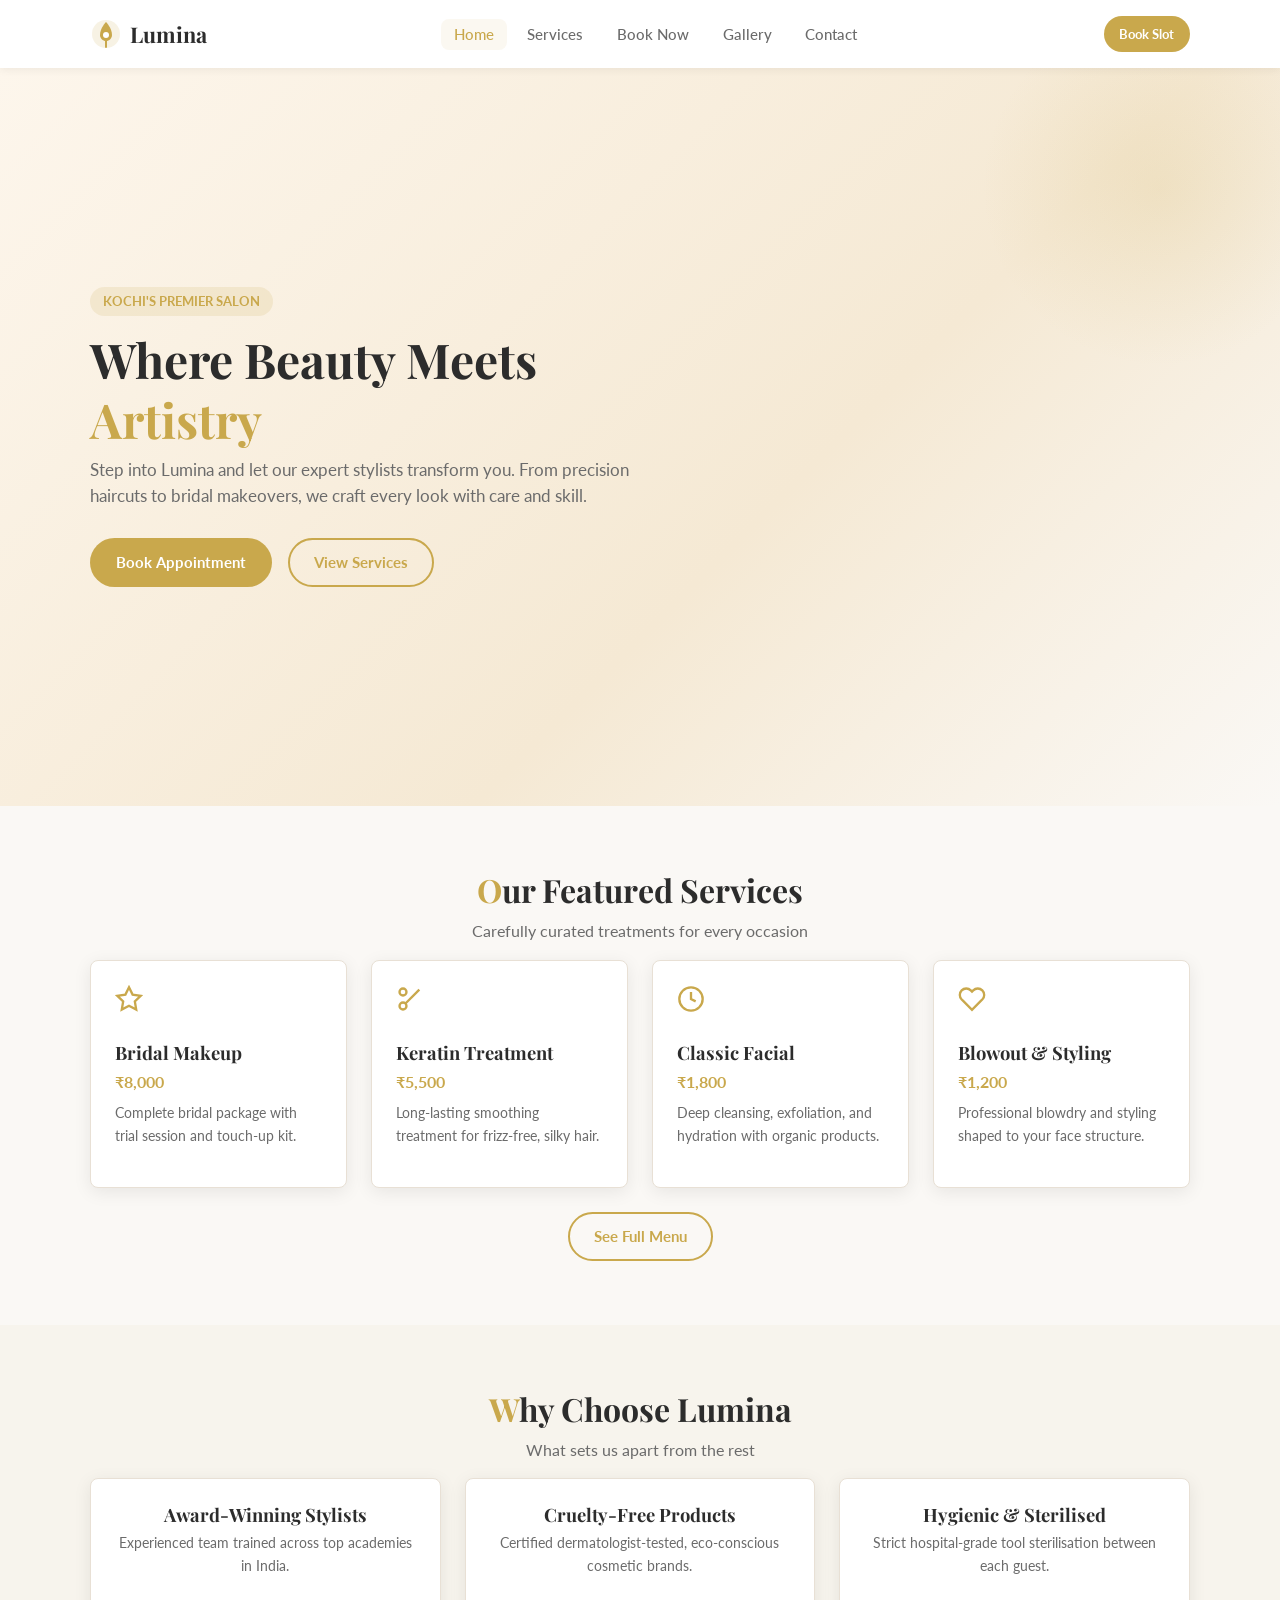
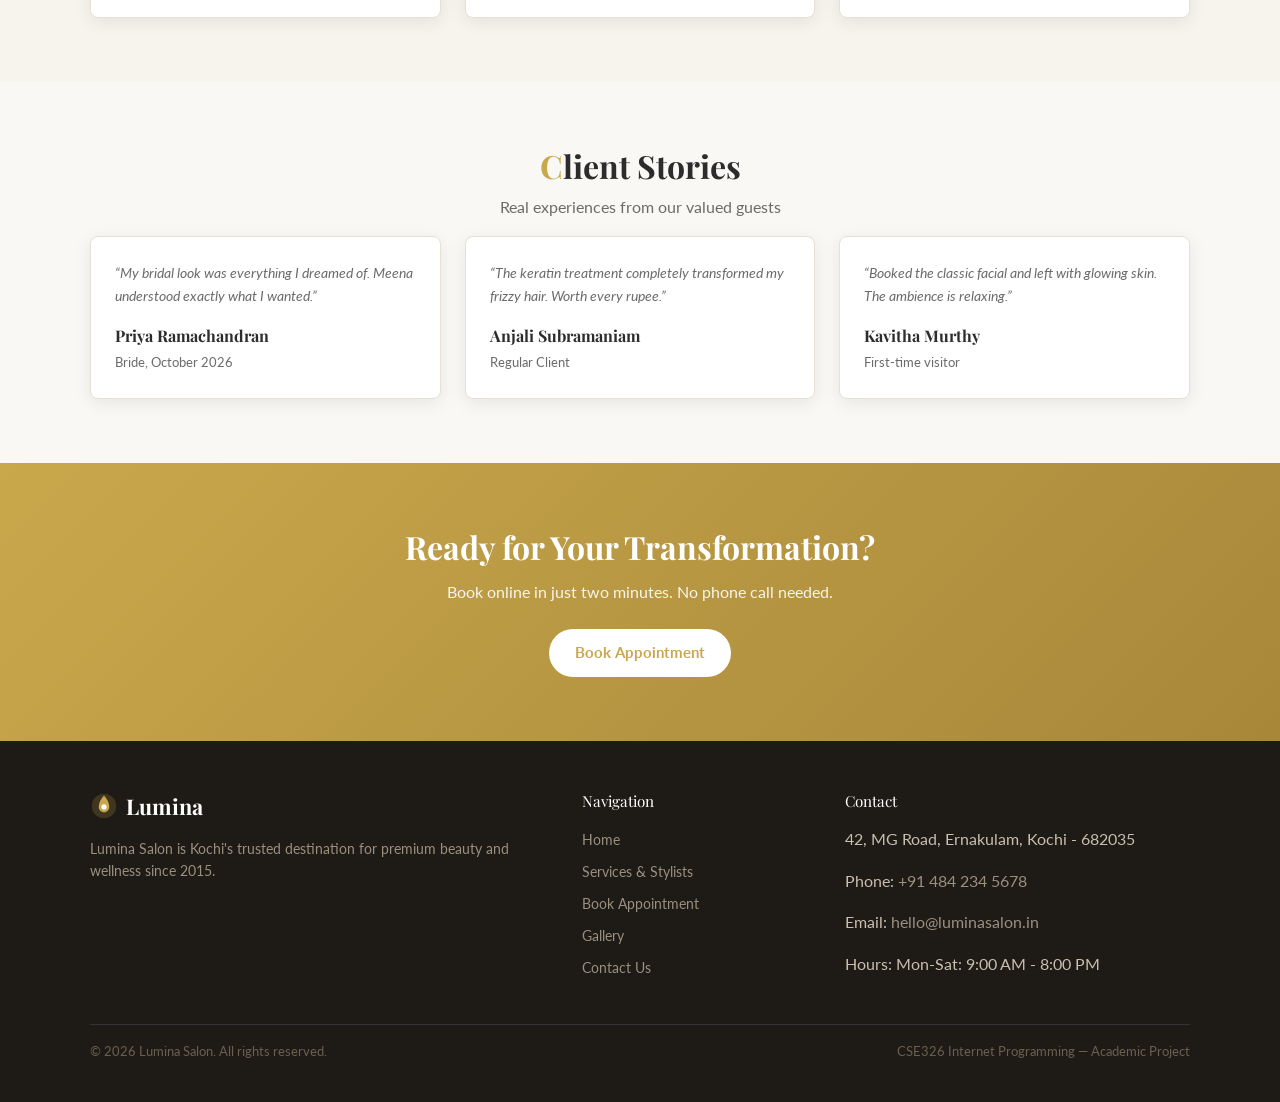
==== commit fd37ce16: "simplify to 5 pages and streamline js and css" ====
--- a/index.html
+++ b/index.html
@@ -5,16 +5,16 @@
   <!-- Unit I: SEO meta tags -->
   <meta charset="UTF-8">
   <meta name="viewport" content="width=device-width, initial-scale=1.0">
-  <title>Lumina Salon - Premium Beauty & Wellness | Kochi</title>
+  <title>Lumina Salon - Premium Beauty &amp; Wellness | Kochi</title>
   <meta name="description" content="Lumina Salon offers premium hair, skin, bridal, and wellness services in Kochi. Book your appointment online today.">
   <meta name="keywords" content="salon, beauty, hair, bridal makeup, Kochi, Kerala, Lumina">
   <meta name="author" content="Lumina Salon">
 
   <!-- Unit I: Open Graph tags for social sharing -->
-  <meta property="og:title" content="Lumina Salon - Premium Beauty & Wellness">
+  <meta property="og:title" content="Lumina Salon - Premium Beauty &amp; Wellness">
   <meta property="og:description" content="Your destination for premium hair, skin, and bridal services in Kochi.">
   <meta property="og:type" content="website">
-  <meta property="og:url" content="https://neshwanpk.github.io/salon-management-system/">
+  <meta property="og:url" content="https://pkneshwanorg-png.github.io/salon-management-system/">
   <meta property="og:image" content="assets/images/og-image.jpg">
 
   <!-- Unit I: Favicon -->
@@ -53,20 +53,17 @@
         <span></span><span></span><span></span>
       </label>
 
-      <!-- Unit I: Navigation hyperlinks -->
+      <!-- Unit I: Navigation hyperlinks (5 pages only) -->
       <ul class="nav-links" role="list">
-        <li><a href="index.html"        class="nav-link">Home</a></li>
-        <li><a href="services.html"     class="nav-link">Services</a></li>
-        <li><a href="booking.html"      class="nav-link">Book Now</a></li>
-        <li><a href="staff.html"        class="nav-link">Our Team</a></li>
-        <li><a href="gallery.html"      class="nav-link">Gallery</a></li>
-        <li><a href="contact.html"      class="nav-link">Contact</a></li>
-        <li><a href="appointments.html" class="nav-link">Admin</a></li>
+        <li><a href="index.html"    class="nav-link active" aria-current="page">Home</a></li>
+        <li><a href="services.html" class="nav-link">Services</a></li>
+        <li><a href="booking.html"  class="nav-link">Book Now</a></li>
+        <li><a href="gallery.html"  class="nav-link">Gallery</a></li>
+        <li><a href="contact.html"  class="nav-link">Contact</a></li>
       </ul>
 
-      <div class="nav-actions">
-        <button id="themeToggle" class="theme-toggle" aria-label="Toggle dark mode">Dark mode</button>
-        <a href="register.html" class="btn btn-primary btn-sm">Register</a>
+      <div>
+        <a href="booking.html" class="btn btn-primary btn-sm">Book Slot</a>
       </div>
     </nav>
   </header>
@@ -98,26 +95,49 @@
       </div>
     </section>
 
-    <!-- Unit I: SVG decorative divider -->
-    <div class="divider-svg" aria-hidden="true">
-      <svg viewBox="0 0 1200 60" xmlns="http://www.w3.org/2000/svg" preserveAspectRatio="none">
-        <path d="M0,30 C200,60 400,0 600,30 C800,60 1000,0 1200,30 L1200,60 L0,60 Z"
-              fill="#faf8f5"/>
-      </svg>
-    </div>
-
     <!-- ======================================================
          SERVICES PREVIEW
          Unit II: Semantic section, article elements
     ====================================================== -->
     <section class="section" aria-labelledby="services-heading">
       <div class="container">
-        <h2 id="services-heading" class="section-title">Our Services</h2>
-        <p class="section-subtitle">Carefully curated treatments for every occasion</p>
+        <h2 id="services-heading" class="section-title text-center">Our Featured Services</h2>
+        <p class="section-subtitle text-center text-muted mb-2">Carefully curated treatments for every occasion</p>
 
         <!-- Unit II: Semantic article elements for service cards -->
-        <div class="cards-grid" id="homeServiceCards">
-          <!-- JS renders cards here from data array -->
+        <div class="cards-grid">
+          <article class="card">
+            <div class="card-icon" aria-hidden="true">
+              <svg width="28" height="28" viewBox="0 0 24 24" fill="none" stroke="currentColor" stroke-width="2"><path d="M12 2L15.09 8.26L22 9.27L17 14.14L18.18 21.02L12 17.77L5.82 21.02L7 14.14L2 9.27L8.91 8.26L12 2Z"/></svg>
+            </div>
+            <h3 class="card-title">Bridal Makeup</h3>
+            <p class="card-price">&#8377;8,000</p>
+            <p class="card-desc">Complete bridal package with trial session and touch-up kit.</p>
+          </article>
+          <article class="card">
+            <div class="card-icon" aria-hidden="true">
+              <svg width="28" height="28" viewBox="0 0 24 24" fill="none" stroke="currentColor" stroke-width="2"><circle cx="6" cy="6" r="3"/><circle cx="6" cy="18" r="3"/><line x1="20" y1="4" x2="8.12" y2="15.88"/></svg>
+            </div>
+            <h3 class="card-title">Keratin Treatment</h3>
+            <p class="card-price">&#8377;5,500</p>
+            <p class="card-desc">Long-lasting smoothing treatment for frizz-free, silky hair.</p>
+          </article>
+          <article class="card">
+            <div class="card-icon" aria-hidden="true">
+              <svg width="28" height="28" viewBox="0 0 24 24" fill="none" stroke="currentColor" stroke-width="2"><circle cx="12" cy="12" r="10"/><path d="M12 6v6l4 2"/></svg>
+            </div>
+            <h3 class="card-title">Classic Facial</h3>
+            <p class="card-price">&#8377;1,800</p>
+            <p class="card-desc">Deep cleansing, exfoliation, and hydration with organic products.</p>
+          </article>
+          <article class="card">
+            <div class="card-icon" aria-hidden="true">
+              <svg width="28" height="28" viewBox="0 0 24 24" fill="none" stroke="currentColor" stroke-width="2"><path d="M20.84 4.61a5.5 5.5 0 0 0-7.78 0L12 5.67l-1.06-1.06a5.5 5.5 0 0 0-7.78 7.78l1.06 1.06L12 21.23l7.78-7.78 1.06-1.06a5.5 5.5 0 0 0 0-7.78z"/></svg>
+            </div>
+            <h3 class="card-title">Blowout &amp; Styling</h3>
+            <p class="card-price">&#8377;1,200</p>
+            <p class="card-desc">Professional blowdry and styling shaped to your face structure.</p>
+          </article>
         </div>
 
         <div class="text-center mt-3">
@@ -130,108 +150,54 @@
          WHY CHOOSE US
          Unit II: Semantic section, Unit I: Unordered list
     ====================================================== -->
-    <section class="section" style="background: linear-gradient(135deg,#fdf6ec,#f5e9d4);" aria-labelledby="why-heading">
-      <div class="container">
-        <h2 id="why-heading" class="section-title">Why Choose Lumina</h2>
-        <p class="section-subtitle">What sets us apart from the rest</p>
-
-        <div class="why-grid">
-          <div class="why-item">
-            <div class="why-icon" aria-hidden="true">
-              <!-- Unit I: Inline SVG icon -->
-              <svg width="28" height="28" viewBox="0 0 24 24" fill="none" stroke="currentColor" stroke-width="2">
-                <path d="M12 2L15.09 8.26L22 9.27L17 14.14L18.18 21.02L12 17.77L5.82 21.02L7 14.14L2 9.27L8.91 8.26L12 2Z"/>
-              </svg>
-            </div>
-            <h3 class="why-title">Award-Winning Stylists</h3>
-            <p class="text-muted">Our team has trained in Mumbai, Delhi, and internationally, bringing world-class skill to every chair.</p>
-          </div>
-          <div class="why-item">
-            <div class="why-icon" aria-hidden="true">
-              <svg width="28" height="28" viewBox="0 0 24 24" fill="none" stroke="currentColor" stroke-width="2">
-                <path d="M20.84 4.61a5.5 5.5 0 0 0-7.78 0L12 5.67l-1.06-1.06a5.5 5.5 0 0 0-7.78 7.78l1.06 1.06L12 21.23l7.78-7.78 1.06-1.06a5.5 5.5 0 0 0 0-7.78z"/>
-              </svg>
-            </div>
-            <h3 class="why-title">Cruelty-Free Products</h3>
-            <p class="text-muted">We use only certified cruelty-free and dermatologist-tested products for your safety and peace of mind.</p>
-          </div>
-          <div class="why-item">
-            <div class="why-icon" aria-hidden="true">
-              <svg width="28" height="28" viewBox="0 0 24 24" fill="none" stroke="currentColor" stroke-width="2">
-                <rect x="3" y="4" width="18" height="18" rx="2" ry="2"/><line x1="16" y1="2" x2="16" y2="6"/><line x1="8" y1="2" x2="8" y2="6"/><line x1="3" y1="10" x2="21" y2="10"/>
-              </svg>
-            </div>
-            <h3 class="why-title">Easy Online Booking</h3>
-            <p class="text-muted">Reserve your slot in under two minutes, any time of day. No calls, no waiting on hold.</p>
-          </div>
-          <div class="why-item">
-            <div class="why-icon" aria-hidden="true">
-              <svg width="28" height="28" viewBox="0 0 24 24" fill="none" stroke="currentColor" stroke-width="2">
-                <path d="M12 22s8-4 8-10V5l-8-3-8 3v7c0 6 8 10 8 10z"/>
-              </svg>
-            </div>
-            <h3 class="why-title">Hygienic & Safe</h3>
-            <p class="text-muted">All tools are sterilised between every client. We follow strict hygiene protocols at every station.</p>
-          </div>
-        </div>
+    <section class="section" style="background: rgba(201,168,76,0.05);" aria-labelledby="why-heading">
+      <div class="container">
+        <h2 id="why-heading" class="section-title text-center">Why Choose Lumina</h2>
+        <p class="section-subtitle text-center text-muted mb-2">What sets us apart from the rest</p>
 
         <!-- Unit I: Unordered list -->
-        <ul class="mt-3" style="display:none" aria-hidden="true">
-          <li>Certified stylists</li>
-          <li>Premium products</li>
-          <li>Clean environment</li>
+        <ul class="cards-grid">
+          <li class="card text-center">
+            <h3 class="card-title">Award-Winning Stylists</h3>
+            <p class="card-desc">Experienced team trained across top academies in India.</p>
+          </li>
+          <li class="card text-center">
+            <h3 class="card-title">Cruelty-Free Products</h3>
+            <p class="card-desc">Certified dermatologist-tested, eco-conscious cosmetic brands.</p>
+          </li>
+          <li class="card text-center">
+            <h3 class="card-title">Hygienic &amp; Sterilised</h3>
+            <p class="card-desc">Strict hospital-grade tool sterilisation between each guest.</p>
+          </li>
         </ul>
       </div>
     </section>
 
     <!-- ======================================================
          TESTIMONIALS
-         Unit II: article, blockquote, figure, figcaption
+         Unit II: article, blockquote, figure
     ====================================================== -->
     <section class="section" aria-labelledby="testimonials-heading">
       <div class="container">
-        <h2 id="testimonials-heading" class="section-title">Client Stories</h2>
-        <p class="section-subtitle">Real experiences from our valued guests</p>
-
-        <div class="testimonials-grid">
-
-          <!-- Unit II: article for independent content -->
-          <article class="testimonial-card">
-            <div class="testimonial-stars" aria-label="5 out of 5 stars">&#9733;&#9733;&#9733;&#9733;&#9733;</div>
-            <p class="testimonial-text">"My bridal look was everything I dreamed of. Meena understood exactly what I wanted without me having to explain twice."</p>
-            <div class="testimonial-author">
-              <div class="testimonial-avatar" aria-hidden="true">PR</div>
-              <div>
-                <p class="testimonial-name">Priya Ramachandran</p>
-                <p class="testimonial-role">Bride, October 2026</p>
-              </div>
-            </div>
-          </article>
-
-          <article class="testimonial-card">
-            <div class="testimonial-stars" aria-label="5 out of 5 stars">&#9733;&#9733;&#9733;&#9733;&#9733;</div>
-            <p class="testimonial-text">"The keratin treatment completely transformed my frizzy hair. Worth every rupee. I've been a regular customer for two years."</p>
-            <div class="testimonial-author">
-              <div class="testimonial-avatar" aria-hidden="true">AS</div>
-              <div>
-                <p class="testimonial-name">Anjali Subramaniam</p>
-                <p class="testimonial-role">Regular Client</p>
-              </div>
-            </div>
-          </article>
-
-          <article class="testimonial-card">
-            <div class="testimonial-stars" aria-label="4 out of 5 stars">&#9733;&#9733;&#9733;&#9733;&#9734;</div>
-            <p class="testimonial-text">"Booked the classic facial and left with glowing skin. The ambience is so calming. The staff are genuinely friendly."</p>
-            <div class="testimonial-author">
-              <div class="testimonial-avatar" aria-hidden="true">KM</div>
-              <div>
-                <p class="testimonial-name">Kavitha Murthy</p>
-                <p class="testimonial-role">First-time visitor</p>
-              </div>
-            </div>
-          </article>
-
+        <h2 id="testimonials-heading" class="section-title text-center">Client Stories</h2>
+        <p class="section-subtitle text-center text-muted mb-2">Real experiences from our valued guests</p>
+
+        <div class="cards-grid">
+          <article class="card">
+            <p class="card-desc"><em>&ldquo;My bridal look was everything I dreamed of. Meena understood exactly what I wanted.&rdquo;</em></p>
+            <h4 style="font-family:var(--font-h);">Priya Ramachandran</h4>
+            <small class="text-muted">Bride, October 2026</small>
+          </article>
+          <article class="card">
+            <p class="card-desc"><em>&ldquo;The keratin treatment completely transformed my frizzy hair. Worth every rupee.&rdquo;</em></p>
+            <h4 style="font-family:var(--font-h);">Anjali Subramaniam</h4>
+            <small class="text-muted">Regular Client</small>
+          </article>
+          <article class="card">
+            <p class="card-desc"><em>&ldquo;Booked the classic facial and left with glowing skin. The ambience is relaxing.&rdquo;</em></p>
+            <h4 style="font-family:var(--font-h);">Kavitha Murthy</h4>
+            <small class="text-muted">First-time visitor</small>
+          </article>
         </div>
       </div>
     </section>
@@ -239,64 +205,54 @@
     <!-- ======================================================
          CTA BANNER
     ====================================================== -->
-    <section class="section" style="background: linear-gradient(135deg, var(--color-primary), var(--color-primary-dark)); color: #fff; text-align: center;" aria-labelledby="cta-heading">
-      <div class="container">
-        <h2 id="cta-heading" style="color:#fff; margin-bottom:0.75rem;">Ready for Your Transformation?</h2>
-        <p style="color:rgba(255,255,255,0.85); margin-bottom:2rem; font-size:1.05rem;">
-          Book now and get 10% off your first visit. No code needed.
+    <section class="section" style="background: linear-gradient(135deg, var(--gold), var(--gold-dk)); color: #fff; text-align: center;">
+      <div class="container">
+        <h2 style="color:#fff; margin-bottom:0.75rem;">Ready for Your Transformation?</h2>
+        <p style="color:rgba(255,255,255,0.9); margin-bottom:1.5rem;">
+          Book online in just two minutes. No phone call needed.
         </p>
-        <a href="booking.html" class="btn" style="background:#fff; color:var(--color-primary);">Book My Appointment</a>
-      </div>
-    </section>
-
-  </main><!-- end main -->
-
-  <!-- Unit II: Semantic footer -->
+        <a href="booking.html" class="btn" style="background:#fff; color:var(--gold);">Book Appointment</a>
+      </div>
+    </section>
+
+  </main>
+
+  <!-- Unit II: Semantic footer element -->
   <footer class="site-footer" role="contentinfo">
     <div class="container">
       <div class="footer-grid">
 
         <div class="footer-brand">
-          <a href="index.html" class="nav-logo" style="margin-bottom:0.9rem; display:flex;">
+          <a href="index.html" class="nav-logo" style="margin-bottom:0.9rem; display:flex; color:#fff;">
             <svg width="28" height="28" viewBox="0 0 32 32" fill="none" aria-hidden="true">
               <circle cx="16" cy="16" r="14" fill="#c9a84c" opacity="0.2"/>
               <path d="M16 4 C16 4 22 10 22 17 C22 20.3 19.3 23 16 23 C12.7 23 10 20.3 10 17 C10 10 16 4 16 4Z" fill="#c9a84c"/>
               <circle cx="16" cy="17" r="3" fill="#fff"/>
             </svg>
-            <span>Lumina</span>
+            <span style="color:#fff;">Lumina</span>
           </a>
-          <p class="footer-desc">Lumina Salon is Kochi's trusted destination for premium beauty and wellness since 2015. We believe every person deserves to feel their best.</p>
+          <p class="footer-desc">Lumina Salon is Kochi's trusted destination for premium beauty and wellness since 2015.</p>
         </div>
 
         <div>
-          <p class="footer-heading">Quick Links</p>
+          <p class="footer-heading">Navigation</p>
           <!-- Unit I: Unordered list for navigation -->
           <ul class="footer-links">
             <li><a href="index.html">Home</a></li>
-            <li><a href="services.html">Services</a></li>
+            <li><a href="services.html">Services &amp; Stylists</a></li>
             <li><a href="booking.html">Book Appointment</a></li>
-            <li><a href="staff.html">Our Team</a></li>
             <li><a href="gallery.html">Gallery</a></li>
-          </ul>
-        </div>
-
-        <div>
-          <p class="footer-heading">Policies</p>
-          <ul class="footer-links">
             <li><a href="contact.html">Contact Us</a></li>
-            <li><a href="register.html">Register</a></li>
-            <li><a href="appointments.html">Admin Panel</a></li>
-            <li><a href="sitemap.xml">Sitemap</a></li>
           </ul>
         </div>
 
         <!-- Unit II: address semantic element -->
         <address class="footer-contact" style="font-style:normal;">
           <p class="footer-heading" style="font-style:normal;">Contact</p>
-          <p>&#128205; 42, MG Road, Ernakulam, Kochi - 682035</p>
-          <p>&#128222; <a href="tel:+914842345678" style="color:#9a9080;">+91 484 234 5678</a></p>
-          <p>&#9993; <a href="mailto:hello@luminasalon.in" style="color:#9a9080;">hello@luminasalon.in</a></p>
-          <p>&#8987; Mon-Sat: 9:00 AM - 8:00 PM</p>
+          <p>42, MG Road, Ernakulam, Kochi - 682035</p>
+          <p>Phone: <a href="tel:+914842345678" style="color:#9a9080;">+91 484 234 5678</a></p>
+          <p>Email: <a href="mailto:hello@luminasalon.in" style="color:#9a9080;">hello@luminasalon.in</a></p>
+          <p>Hours: Mon-Sat: 9:00 AM - 8:00 PM</p>
         </address>
 
       </div>
@@ -308,33 +264,6 @@
     </div>
   </footer>
 
-  <!-- Scripts loaded at end of body -->
-  <script src="js/store.js"></script>
   <script src="js/main.js"></script>
-  <script>
-    // Render service preview cards on home page
-    var homeServices = [
-      { name: "Bridal Makeup", price: "From \u20B98,000", desc: "Complete bridal package with trial session, accessories, and touch-up kit.", icon: "M12 2L15.09 8.26L22 9.27L17 14.14L18.18 21.02L12 17.77L5.82 21.02L7 14.14L2 9.27L8.91 8.26L12 2Z" },
-      { name: "Keratin Treatment", price: "\u20B95,500", desc: "Long-lasting smoothing treatment for frizz-free, silky hair for up to 4 months.", icon: "M12 22 C6 17 2 12 2 8 A6 6 0 0 1 14 5.5 A6 6 0 0 1 22 8 C22 12 18 17 12 22Z" },
-      { name: "Classic Facial", price: "\u20B91,800", desc: "Deep cleansing, exfoliation, and hydration with premium skincare products.", icon: "M12 2 A10 10 0 1 1 12 22 A10 10 0 0 1 12 2Z" },
-      { name: "Blowout & Styling", price: "\u20B91,200", desc: "Professional blowdry and styling shaped to your face structure.", icon: "M12 2 C8 2 4 6 4 10 C4 14 8 18 12 22 C16 18 20 14 20 10 C20 6 16 2 12 2Z" }
-    ];
-
-    var container = document.getElementById("homeServiceCards");
-    if (container) {
-      homeServices.forEach(function(s) {
-        var article = document.createElement("article");
-        article.className = "card";
-        article.innerHTML =
-          '<div class="card-icon" aria-hidden="true">' +
-            '<svg width="24" height="24" viewBox="0 0 24 24" fill="none" stroke="#c9a84c" stroke-width="1.8"><path d="' + s.icon + '"/></svg>' +
-          '</div>' +
-          '<h3 class="card-title">' + s.name + '</h3>' +
-          '<p class="card-price">' + s.price + '</p>' +
-          '<p class="card-desc">' + s.desc + '</p>';
-        container.appendChild(article);
-      });
-    }
-  </script>
 </body>
 </html>
--- a/css/style.css
+++ b/css/style.css
@@ -1,1435 +1,356 @@
 /* ============================================================
-   Lumina Salon - Main Stylesheet
-   Course: CSE326 Internet Programming
-   Unit III: External CSS, organized in sections
+   Lumina Salon - style.css (CSE326 Internet Programming)
    ============================================================ */
 
-/* Unit III: CSS Variables for the theme */
+/* UNIT III: CSS Variables (:root) */
 :root {
-  --color-bg: #faf8f5;
-  --color-surface: #ffffff;
-  --color-primary: #c9a84c;        /* gold accent */
-  --color-primary-dark: #a8873a;
-  --color-secondary: #d4a0a0;      /* rose accent */
-  --color-text: #2c2c2c;
-  --color-text-muted: #6b6b6b;
-  --color-border: #e8e0d5;
-  --color-danger: #c0392b;
-  --color-success: #27ae60;
-  --color-warning: #e67e22;
-  --color-info: #2980b9;
-
-  --shadow-sm: 0 2px 8px rgba(0,0,0,0.07);
-  --shadow-md: 0 4px 20px rgba(0,0,0,0.11);
-  --shadow-lg: 0 8px 40px rgba(0,0,0,0.14);
-
-  --radius-sm: 6px;
-  --radius-md: 12px;
-  --radius-lg: 20px;
-
-  --font-heading: 'Playfair Display', Georgia, serif;
-  --font-body: 'Lato', 'Segoe UI', Arial, sans-serif;
-
-  --transition: 0.25s ease;
-  --max-width: 1200px;
-  --header-height: 70px;
-}
-
-/* Unit III: Dark theme via data attribute */
-[data-theme="dark"] {
-  --color-bg: #1a1814;
-  --color-surface: #252220;
-  --color-text: #f0ebe0;
-  --color-text-muted: #a09880;
-  --color-border: #3a3530;
-}
-
-/* ---- Reset & Base ---- */
-*, *::before, *::after {
-  box-sizing: border-box;
-  margin: 0;
-  padding: 0;
-}
-
-html {
-  scroll-behavior: smooth;
-  font-size: 16px; /* base for rem units - Unit III */
-}
+  --bg: #faf8f5;
+  --surface: #ffffff;
+  --gold: #c9a84c;
+  --gold-dk: #a8873a;
+  --text: #2c2c2c;
+  --muted: #6b6b6b;
+  --border: #e8e0d5;
+  --danger: #c0392b;
+  --success: #27ae60;
+  --shadow: 0 4px 18px rgba(0,0,0,0.08);
+  --radius: 8px;
+  /* UNIT III: Typography with Google Fonts + fallback font stack */
+  --font-h: 'Playfair Display', Georgia, serif;
+  --font-b: 'Lato', 'Segoe UI', Arial, sans-serif;
+}
+
+/* UNIT III: Box model reset & units (rem, %, vh, vw, px) */
+*, *::before, *::after { box-sizing: border-box; margin: 0; padding: 0; }
+html { scroll-behavior: smooth; font-size: 16px; }
 
 body {
-  font-family: var(--font-body);
-  background-color: var(--color-bg);
-  color: var(--color-text);
-  line-height: 1.65;
+  font-family: var(--font-b);
+  background: var(--bg);
+  color: var(--text);
+  line-height: 1.6;
   min-height: 100vh;
   display: flex;
   flex-direction: column;
-  transition: background-color var(--transition), color var(--transition);
-}
-
-/* Unit II: Skip to content - Accessibility */
+}
+
+/* UNIT II: Accessibility - skip-to-content link */
 .skip-link {
   position: absolute;
   top: -60px;
   left: 1rem;
-  background: var(--color-primary);
+  background: var(--gold);
   color: #fff;
   padding: 0.5rem 1rem;
-  border-radius: var(--radius-sm);
   font-weight: 700;
-  z-index: 9999;
-  transition: top var(--transition);
-}
-
-.skip-link:focus {
-  top: 1rem; /* Unit III: :focus pseudo-class */
-}
-
-/* ---- Typography - Unit III ---- */
-h1, h2, h3, h4, h5 {
-  font-family: var(--font-heading);
-  color: var(--color-text);
-  line-height: 1.25;
-}
-
-h1 { font-size: clamp(2rem, 5vw, 3.5rem); }
-h2 { font-size: clamp(1.5rem, 3vw, 2.2rem); }
-h3 { font-size: 1.3rem; }
-h4 { font-size: 1.1rem; }
-
+  z-index: 999;
+}
+/* UNIT III: :focus pseudo-class */
+.skip-link:focus { top: 1rem; }
+
+/* UNIT I & III: Headings hierarchy, typography and links */
+h1, h2, h3 { font-family: var(--font-h); line-height: 1.25; margin-bottom: 0.5rem; }
+h1 { font-size: clamp(2rem, 5vw, 3rem); }
+h2 { font-size: clamp(1.4rem, 3vw, 2rem); }
 p { margin-bottom: 1rem; }
-
-a {
-  color: var(--color-primary);
-  text-decoration: none;
-  transition: color var(--transition);
-}
-
-/* Unit III: Attribute selector - links starting with https */
-a[href^="https"]:not(.btn):not(.nav-link)::after {
-  content: "";
-}
-
-a:hover { color: var(--color-primary-dark); }
-
-img {
-  max-width: 100%;
-  display: block;
-}
-
+a { color: var(--gold); text-decoration: none; transition: color 0.2s; }
+a:hover { color: var(--gold-dk); }
+img { max-width: 100%; display: block; }
 ul { list-style: none; }
-
-main {
-  flex: 1;
-  padding-top: var(--header-height);
-}
-
-.container {
-  width: 90%;
-  max-width: var(--max-width);
-  margin: 0 auto;
-}
-
-.section {
-  padding: 5rem 0;
-}
-
-.section-title {
-  text-align: center;
-  margin-bottom: 0.5rem;
-}
-
-.section-subtitle {
-  text-align: center;
-  color: var(--color-text-muted);
-  margin-bottom: 3rem;
-  font-size: 1.05rem;
-}
-
-/* Unit III: ::first-letter pseudo-element */
-.section-title::first-letter {
-  color: var(--color-primary);
-}
-
-/* ---- Buttons - Unit III: transitions ---- */
+main { flex: 1; padding-top: 68px; }
+
+/* UNIT III: ::selection pseudo-element */
+::selection { background: rgba(201,168,76,0.25); color: var(--text); }
+
+/* UNIT III: ::first-letter pseudo-element */
+.section-title::first-letter { color: var(--gold); }
+
+/* UNIT III: Grouping selector & container utilities */
+.container { width: 90%; max-width: 1100px; margin: 0 auto; }
+.section { padding: 4rem 0; }
+.text-center { text-align: center; }
+.text-muted { color: var(--muted); }
+.mt-3 { margin-top: 1.5rem; }
+
+/* UNIT III: Attribute selector - external secure hyperlinks */
+a[href^="https"]:not(.btn):not(.nav-link) { font-weight: 500; }
+
+/* UNIT III: Buttons with transitions & hover pseudo-class */
 .btn {
   display: inline-block;
-  padding: 0.75rem 1.75rem;
+  padding: 0.65rem 1.5rem;
   border-radius: 50px;
-  font-family: var(--font-body);
-  font-size: 0.95rem;
+  font-family: var(--font-b);
+  font-size: 0.92rem;
   font-weight: 700;
   cursor: pointer;
   border: 2px solid transparent;
+  transition: all 0.25s ease;
   text-align: center;
-  transition: background var(--transition), color var(--transition),
-              transform var(--transition), box-shadow var(--transition);
-  letter-spacing: 0.03em;
-}
-
-.btn:focus {
-  outline: 3px solid var(--color-primary);
-  outline-offset: 3px;
-}
-
-.btn-primary {
-  background: var(--color-primary);
-  color: #fff;
-}
-
-.btn-primary:hover {
-  background: var(--color-primary-dark);
-  color: #fff;
-  transform: translateY(-2px);
-  box-shadow: var(--shadow-md);
-}
-
-.btn-outline {
-  background: transparent;
-  border-color: var(--color-primary);
-  color: var(--color-primary);
-}
-
-.btn-outline:hover {
-  background: var(--color-primary);
-  color: #fff;
-  transform: translateY(-2px);
-}
-
-.btn-danger {
-  background: var(--color-danger);
-  color: #fff;
-  padding: 0.4rem 0.9rem;
-  font-size: 0.85rem;
-}
-
-.btn-danger:hover {
-  background: #a93226;
-  transform: none;
-}
-
-.btn-sm {
-  padding: 0.4rem 1rem;
-  font-size: 0.85rem;
-}
-
-/* Unit III: @keyframes - button pulse */
+}
+.btn:focus { outline: 3px solid var(--gold); outline-offset: 2px; }
+.btn-primary { background: var(--gold); color: #fff; }
+.btn-primary:hover { background: var(--gold-dk); transform: translateY(-2px); }
+.btn-outline { background: transparent; border-color: var(--gold); color: var(--gold); }
+.btn-outline:hover { background: var(--gold); color: #fff; }
+.btn-sm { padding: 0.35rem 0.85rem; font-size: 0.82rem; }
+
+/* UNIT III: @keyframes animation - button pulse */
 @keyframes pulse {
   0%, 100% { box-shadow: 0 0 0 0 rgba(201,168,76,0.4); }
   50% { box-shadow: 0 0 0 10px rgba(201,168,76,0); }
 }
-
-.btn-primary.pulse {
-  animation: pulse 2s infinite;
-}
-
-/* ---- Header & Navigation - Unit III: Flexbox ---- */
+.btn-primary.pulse { animation: pulse 2s infinite; }
+
+/* UNIT III: Fixed positioning & Flexbox for navigation */
 .site-header {
   position: fixed;
-  top: 0;
-  left: 0;
-  right: 0;
-  height: var(--header-height);
-  background: var(--color-surface);
-  box-shadow: var(--shadow-sm);
+  top: 0; left: 0; right: 0;
+  height: 68px;
+  background: var(--surface);
+  box-shadow: 0 2px 8px rgba(0,0,0,0.06);
   z-index: 1000;
-  /* Unit III: Sticky positioning */
-}
-
+}
 .nav-container {
-  display: flex;             /* Unit III: Flexbox */
+  display: flex;
   align-items: center;
   justify-content: space-between;
   height: 100%;
   width: 90%;
-  max-width: var(--max-width);
+  max-width: 1100px;
   margin: 0 auto;
 }
-
 .nav-logo {
   display: flex;
   align-items: center;
-  gap: 0.6rem;
-  font-family: var(--font-heading);
-  font-size: 1.5rem;
-  color: var(--color-text);
+  gap: 0.5rem;
+  font-family: var(--font-h);
+  font-size: 1.35rem;
   font-weight: 700;
-}
-
-.nav-logo svg {
-  flex-shrink: 0;
-}
-
-.nav-links {
-  display: flex;
-  gap: 0.25rem;
-  align-items: center;
-}
-
+  color: var(--text);
+}
+.nav-links { display: flex; gap: 0.5rem; align-items: center; }
 .nav-link {
-  padding: 0.4rem 0.85rem;
-  border-radius: var(--radius-sm);
-  color: var(--color-text-muted);
+  padding: 0.4rem 0.8rem;
+  border-radius: var(--radius);
+  color: var(--muted);
   font-size: 0.92rem;
   font-weight: 500;
-  transition: color var(--transition), background var(--transition);
-}
-
-.nav-link:hover,
-.nav-link.active {
-  color: var(--color-primary);
-  background: rgba(201,168,76,0.08);
-}
-
-.nav-actions {
+}
+.nav-link:hover, .nav-link.active { color: var(--gold); background: rgba(201,168,76,0.08); }
+
+/* UNIT III: Pure CSS hamburger with checkbox hack & relative/absolute positioning */
+.nav-toggle { display: none; }
+.hamburger { display: none; flex-direction: column; gap: 5px; cursor: pointer; padding: 4px; }
+.hamburger span { display: block; width: 24px; height: 2px; background: var(--text); border-radius: 2px; transition: 0.25s; }
+
+/* UNIT III: Hero section with gradients, @keyframes fade-in, and ::before pseudo-element */
+.hero {
+  min-height: 82vh;
   display: flex;
   align-items: center;
-  gap: 0.75rem;
-}
-
-/* Theme toggle */
-.theme-toggle {
-  background: none;
-  border: 1.5px solid var(--color-border);
-  border-radius: 50px;
-  padding: 0.3rem 0.7rem;
-  cursor: pointer;
-  font-size: 0.8rem;
-  color: var(--color-text-muted);
-  transition: border-color var(--transition), color var(--transition);
-}
-
-.theme-toggle:hover {
-  border-color: var(--color-primary);
-  color: var(--color-primary);
-}
-
-/* Hamburger - pure CSS checkbox hack, Unit III */
-.nav-toggle {
-  display: none;
-}
-
-.hamburger {
-  display: none;
-  flex-direction: column;
-  gap: 5px;
-  cursor: pointer;
-  padding: 4px;
-}
-
-.hamburger span {
-  display: block;
-  width: 24px;
-  height: 2px;
-  background: var(--color-text);
-  transition: transform var(--transition), opacity var(--transition);
-  border-radius: 2px;
-}
-
-/* ---- Hero Section ---- */
-.hero {
-  min-height: 92vh;
-  display: flex;
-  align-items: center;
-  background: linear-gradient(135deg, #fdf6ec 0%, #f5e9d4 50%, #faf8f5 100%);
+  background: linear-gradient(135deg, #fdf6ec 0%, #f5e9d4 60%, #faf8f5 100%);
   position: relative;
   overflow: hidden;
 }
-
-/* Unit III: ::before pseudo-element for decorative background */
 .hero::before {
   content: "";
   position: absolute;
-  top: -100px;
-  right: -100px;
-  width: 500px;
-  height: 500px;
-  background: radial-gradient(circle, rgba(201,168,76,0.12) 0%, transparent 70%);
+  top: -60px; right: -60px;
+  width: 360px; height: 360px;
+  background: radial-gradient(circle, rgba(201,168,76,0.15) 0%, transparent 70%);
   border-radius: 50%;
 }
-
-.hero::after {
-  content: "";
-  position: absolute;
-  bottom: -80px;
-  left: -80px;
-  width: 350px;
-  height: 350px;
-  background: radial-gradient(circle, rgba(212,160,160,0.1) 0%, transparent 70%);
-  border-radius: 50%;
-}
-
-.hero-content {
-  position: relative;
-  z-index: 1;
-  max-width: 650px;
-}
-
-/* Unit III: @keyframes animation */
-@keyframes fadeSlideUp {
-  from {
-    opacity: 0;
-    transform: translateY(30px);
-  }
-  to {
-    opacity: 1;
-    transform: translateY(0);
-  }
-}
-
-.hero-content > * {
-  animation: fadeSlideUp 0.7s ease both;
-}
-
-.hero-content h1 { animation-delay: 0.1s; }
-.hero-content p  { animation-delay: 0.25s; }
-.hero-content .hero-cta { animation-delay: 0.4s; }
-
+@keyframes fadeUp {
+  from { opacity: 0; transform: translateY(25px); }
+  to { opacity: 1; transform: translateY(0); }
+}
+.hero-content { position: relative; z-index: 1; max-width: 580px; animation: fadeUp 0.8s ease both; }
 .hero-tag {
   display: inline-block;
-  background: rgba(201,168,76,0.12);
-  color: var(--color-primary);
-  padding: 0.3rem 1rem;
+  background: rgba(201,168,76,0.15);
+  color: var(--gold);
+  padding: 0.25rem 0.8rem;
   border-radius: 50px;
-  font-size: 0.85rem;
+  font-size: 0.8rem;
   font-weight: 700;
-  letter-spacing: 0.08em;
   text-transform: uppercase;
-  margin-bottom: 1rem;
-}
-
-.hero-title {
-  margin-bottom: 1.25rem;
-  color: var(--color-text);
-}
-
-.hero-title span {
-  color: var(--color-primary);
-}
-
-.hero-desc {
-  font-size: 1.1rem;
-  color: var(--color-text-muted);
-  margin-bottom: 2rem;
-  max-width: 520px;
-}
-
-.hero-cta {
-  display: flex;
-  gap: 1rem;
-  flex-wrap: wrap;
-}
-
-/* ---- Cards - Unit III: transitions, box-shadow ---- */
+  margin-bottom: 0.8rem;
+}
+.hero-title span { color: var(--gold); }
+.hero-desc { font-size: 1.05rem; color: var(--muted); margin-bottom: 1.75rem; }
+.hero-cta { display: flex; gap: 1rem; flex-wrap: wrap; }
+
+/* UNIT III: CSS Grid for cards and features */
 .cards-grid {
-  display: grid;    /* Unit III: CSS Grid */
-  grid-template-columns: repeat(auto-fit, minmax(260px, 1fr));
-  gap: 1.75rem;
-}
-
+  display: grid;
+  grid-template-columns: repeat(auto-fit, minmax(240px, 1fr));
+  gap: 1.5rem;
+}
 .card {
-  background: var(--color-surface);
-  border-radius: var(--radius-md);
-  padding: 1.75rem;
-  box-shadow: var(--shadow-sm);
-  border: 1px solid var(--color-border);
-  transition: transform var(--transition), box-shadow var(--transition);
-}
-
-.card:hover {
-  transform: translateY(-5px);
-  box-shadow: var(--shadow-md);
-}
-
-.card-icon {
-  width: 50px;
-  height: 50px;
-  background: rgba(201,168,76,0.1);
-  border-radius: var(--radius-sm);
-  display: flex;
-  align-items: center;
-  justify-content: center;
-  margin-bottom: 1rem;
-}
-
-.card-title {
-  font-family: var(--font-heading);
-  font-size: 1.15rem;
-  margin-bottom: 0.4rem;
-}
-
-.card-price {
-  color: var(--color-primary);
-  font-weight: 700;
-  font-size: 1.1rem;
-  margin-bottom: 0.5rem;
-}
-
-.card-desc {
-  color: var(--color-text-muted);
-  font-size: 0.92rem;
-}
-
-/* ---- Service page cards ---- */
-.service-card {
-  background: var(--color-surface);
-  border-radius: var(--radius-md);
-  overflow: hidden;
-  box-shadow: var(--shadow-sm);
-  border: 1px solid var(--color-border);
-  transition: transform var(--transition), box-shadow var(--transition);
-}
-
-.service-card:hover {
-  transform: translateY(-6px);
-  box-shadow: var(--shadow-md);
-}
-
-.service-card-img {
-  width: 100%;
-  height: 190px;
-  object-fit: cover;
-  background: linear-gradient(135deg, #f0e6d3, #e8d5b7);
-}
-
-.service-card-body {
-  padding: 1.4rem;
-}
-
-.service-badge {
-  display: inline-block;
-  background: rgba(201,168,76,0.12);
-  color: var(--color-primary);
-  padding: 0.2rem 0.7rem;
-  border-radius: 50px;
-  font-size: 0.75rem;
-  font-weight: 700;
-  letter-spacing: 0.05em;
-  text-transform: uppercase;
-  margin-bottom: 0.6rem;
-}
-
-/* ---- Why Us section ---- */
-.why-grid {
-  display: grid;
-  grid-template-columns: repeat(auto-fit, minmax(220px, 1fr));
-  gap: 2rem;
-  text-align: center;
-}
-
-.why-item .why-icon {
-  width: 64px;
-  height: 64px;
-  background: linear-gradient(135deg, var(--color-primary), var(--color-secondary));
-  border-radius: 50%;
-  display: flex;
-  align-items: center;
-  justify-content: center;
-  margin: 0 auto 1.1rem;
-  color: #fff;
-}
-
-.why-title {
-  font-family: var(--font-heading);
-  font-size: 1.1rem;
-  margin-bottom: 0.4rem;
-}
-
-/* ---- Testimonials ---- */
-.testimonials-grid {
-  display: grid;
-  grid-template-columns: repeat(auto-fit, minmax(280px, 1fr));
-  gap: 1.75rem;
-}
-
-.testimonial-card {
-  background: var(--color-surface);
-  border-radius: var(--radius-md);
-  padding: 2rem;
-  box-shadow: var(--shadow-sm);
-  border: 1px solid var(--color-border);
-  position: relative;
-}
-
-/* Unit III: ::before for decorative quote */
-.testimonial-card::before {
-  content: "\201C";
-  font-family: var(--font-heading);
-  font-size: 5rem;
-  color: rgba(201,168,76,0.15);
-  position: absolute;
-  top: -10px;
-  left: 1.2rem;
-  line-height: 1;
-}
-
-.testimonial-stars {
-  color: var(--color-primary);
-  font-size: 1.1rem;
-  margin-bottom: 0.75rem;
-}
-
-.testimonial-text {
-  color: var(--color-text-muted);
-  font-style: italic;
-  margin-bottom: 1.2rem;
-}
-
-.testimonial-author {
-  display: flex;
-  align-items: center;
-  gap: 0.75rem;
-}
-
-.testimonial-avatar {
-  width: 44px;
-  height: 44px;
-  border-radius: 50%;
-  background: linear-gradient(135deg, var(--color-primary), var(--color-secondary));
-  display: flex;
-  align-items: center;
-  justify-content: center;
-  color: #fff;
-  font-weight: 700;
-  font-size: 1rem;
-  flex-shrink: 0;
-}
-
-.testimonial-name {
-  font-weight: 700;
-  font-size: 0.95rem;
-}
-
-.testimonial-role {
-  font-size: 0.8rem;
-  color: var(--color-text-muted);
-}
-
-/* ---- Tables - Unit II ---- */
+  background: var(--surface);
+  border-radius: var(--radius);
+  padding: 1.5rem;
+  box-shadow: var(--shadow);
+  border: 1px solid var(--border);
+  transition: transform 0.25s, box-shadow 0.25s;
+}
+.card:hover { transform: translateY(-4px); }
+.card-icon { width: 44px; height: 44px; margin-bottom: 0.8rem; color: var(--gold); }
+.card-title { font-family: var(--font-h); font-size: 1.15rem; margin-bottom: 0.3rem; }
+.card-price { color: var(--gold); font-weight: 700; margin-bottom: 0.4rem; }
+.card-desc { color: var(--muted); font-size: 0.9rem; }
+
+/* UNIT II: Tables styling with thead, tbody, tfoot, caption */
 .table-wrap {
   overflow-x: auto;
-  border-radius: var(--radius-md);
-  box-shadow: var(--shadow-sm);
-  border: 1px solid var(--color-border);
-}
-
-table {
+  border-radius: var(--radius);
+  box-shadow: var(--shadow);
+  border: 1px solid var(--border);
+  background: var(--surface);
+  margin-top: 1rem;
+}
+table { width: 100%; border-collapse: collapse; font-size: 0.92rem; }
+caption { font-family: var(--font-h); font-weight: 700; padding: 0.9rem 1rem; text-align: left; }
+thead tr { background: linear-gradient(135deg, var(--gold), var(--gold-dk)); color: #fff; }
+thead th { padding: 0.85rem 1rem; text-align: left; font-size: 0.82rem; text-transform: uppercase; }
+tbody tr { border-bottom: 1px solid var(--border); }
+/* UNIT III: :nth-child and :hover pseudo-classes */
+tbody tr:nth-child(even) { background: rgba(201,168,76,0.03); }
+tbody tr:hover { background: rgba(201,168,76,0.07); }
+td { padding: 0.8rem 1rem; vertical-align: middle; }
+tfoot td { padding: 0.8rem 1rem; font-weight: 700; background: var(--bg); border-top: 2px solid var(--border); }
+/* UNIT III: :first-child pseudo-class */
+.hours-table tbody tr:first-child td { font-weight: 700; }
+
+/* UNIT II & III: Form elements styling and HTML5 validation */
+.form-card {
+  background: var(--surface);
+  border-radius: var(--radius);
+  padding: 2rem;
+  box-shadow: var(--shadow);
+  border: 1px solid var(--border);
+  max-width: 650px;
+  margin: 0 auto;
+}
+fieldset { border: 1px solid var(--border); border-radius: var(--radius); padding: 1.2rem; margin-bottom: 1.3rem; }
+legend { font-family: var(--font-h); font-size: 0.95rem; font-weight: 700; color: var(--gold); padding: 0 0.5rem; }
+.form-group { margin-bottom: 1.1rem; }
+.form-row { display: grid; grid-template-columns: 1fr 1fr; gap: 1rem; }
+label { display: block; font-size: 0.86rem; font-weight: 700; margin-bottom: 0.35rem; }
+label .req { color: var(--danger); margin-left: 2px; }
+
+/* UNIT III: Attribute selectors for inputs */
+input[type="text"], input[type="email"], input[type="tel"],
+input[type="date"], input[type="time"], input[type="number"],
+select, textarea {
   width: 100%;
-  border-collapse: collapse;
-  background: var(--color-surface);
+  padding: 0.65rem 0.9rem;
+  border: 1.5px solid var(--border);
+  border-radius: var(--radius);
+  font-family: var(--font-b);
   font-size: 0.93rem;
-}
-
-caption {
-  font-family: var(--font-heading);
-  font-size: 1.1rem;
-  font-weight: 700;
-  padding: 1rem;
-  text-align: left;
-  color: var(--color-text);
-}
-
-thead tr {
-  background: linear-gradient(135deg, var(--color-primary), var(--color-primary-dark));
-  color: #fff;
-}
-
-thead th {
-  padding: 1rem 1.1rem;
-  text-align: left;
-  font-size: 0.85rem;
-  font-weight: 700;
-  letter-spacing: 0.04em;
-  text-transform: uppercase;
-}
-
-tbody tr {
-  border-bottom: 1px solid var(--color-border);
-  transition: background var(--transition);
-}
-
-/* Unit III: :nth-child pseudo-class */
-tbody tr:nth-child(even) {
-  background: rgba(201,168,76,0.03);
-}
-
-tbody tr:hover {
-  background: rgba(201,168,76,0.07);
-}
-
-td {
-  padding: 0.9rem 1.1rem;
-  vertical-align: middle;
-}
-
-tfoot td {
-  padding: 0.9rem 1.1rem;
-  font-weight: 700;
-  background: var(--color-bg);
-  border-top: 2px solid var(--color-border);
-}
-
-/* ---- Forms - Unit II & III ---- */
-.form-card {
-  background: var(--color-surface);
-  border-radius: var(--radius-lg);
-  padding: 2.5rem;
-  box-shadow: var(--shadow-md);
-  border: 1px solid var(--color-border);
-  max-width: 700px;
-  margin: 0 auto;
-}
-
-.form-title {
-  font-family: var(--font-heading);
-  margin-bottom: 0.4rem;
-}
-
-.form-subtitle {
-  color: var(--color-text-muted);
-  margin-bottom: 2rem;
-  font-size: 0.95rem;
-}
-
-fieldset {
-  border: 1px solid var(--color-border);
-  border-radius: var(--radius-sm);
-  padding: 1.25rem 1.5rem;
-  margin-bottom: 1.5rem;
-}
-
-legend {
-  font-family: var(--font-heading);
-  font-size: 1rem;
-  font-weight: 700;
-  color: var(--color-primary);
-  padding: 0 0.5rem;
-}
-
-.form-group {
-  margin-bottom: 1.2rem;
-}
-
-.form-row {
-  display: grid;
-  grid-template-columns: 1fr 1fr;
-  gap: 1.2rem;
-}
-
-label {
-  display: block;
-  font-size: 0.88rem;
-  font-weight: 700;
-  color: var(--color-text);
-  margin-bottom: 0.4rem;
-  letter-spacing: 0.02em;
-}
-
-label .required {
-  color: var(--color-danger);
-  margin-left: 2px;
-}
-
-/* Unit III: Attribute selectors for form inputs */
-input[type="text"],
-input[type="email"],
-input[type="tel"],
-input[type="password"],
-input[type="date"],
-input[type="time"],
-input[type="number"],
-select,
-textarea {
-  width: 100%;
-  padding: 0.7rem 1rem;
-  border: 1.5px solid var(--color-border);
-  border-radius: var(--radius-sm);
-  font-family: var(--font-body);
-  font-size: 0.95rem;
-  color: var(--color-text);
-  background: var(--color-bg);
-  transition: border-color var(--transition), box-shadow var(--transition);
-  appearance: none;
-}
-
-input:focus,
-select:focus,
-textarea:focus {
+  background: var(--bg);
+  color: var(--text);
+  transition: border-color 0.2s, box-shadow 0.2s;
+}
+input:focus, select:focus, textarea:focus {
   outline: none;
-  border-color: var(--color-primary);
+  border-color: var(--gold);
   box-shadow: 0 0 0 3px rgba(201,168,76,0.15);
 }
-
-/* Unit III: :valid and :invalid pseudo-classes */
-input:not(:placeholder-shown):valid {
-  border-color: var(--color-success);
-}
-
-input:not(:placeholder-shown):invalid {
-  border-color: var(--color-danger);
-}
-
-/* Unit III: ::placeholder pseudo-element */
-input::placeholder,
-textarea::placeholder {
-  color: var(--color-text-muted);
-  opacity: 0.75;
-}
-
-textarea {
-  resize: vertical;
-  min-height: 100px;
-}
-
-/* Custom radio and checkbox styling - Unit III */
-.radio-group,
-.checkbox-group {
-  display: flex;
-  flex-wrap: wrap;
-  gap: 0.75rem;
-  margin-top: 0.3rem;
-}
-
-.radio-label,
-.checkbox-label {
-  display: flex;
-  align-items: center;
-  gap: 0.5rem;
-  cursor: pointer;
-  font-weight: 400;
-  font-size: 0.93rem;
-  padding: 0.4rem 0.9rem;
-  border: 1.5px solid var(--color-border);
-  border-radius: 50px;
-  transition: border-color var(--transition), background var(--transition);
-  user-select: none;
-}
-
-/* Unit III: :checked pseudo-class */
-.radio-label input:checked ~ span,
-.checkbox-label input:checked ~ span {
-  color: var(--color-primary);
-  font-weight: 700;
-}
-
-.radio-label:has(input:checked),
-.checkbox-label:has(input:checked) {
-  border-color: var(--color-primary);
-  background: rgba(201,168,76,0.07);
-}
-
-.radio-label input[type="radio"],
-.checkbox-label input[type="checkbox"] {
-  width: auto;
-  accent-color: var(--color-primary);
-}
-
-/* Range slider */
-input[type="range"] {
-  width: 100%;
-  accent-color: var(--color-primary);
-  padding: 0;
-}
-
-.range-label {
-  display: flex;
-  justify-content: space-between;
-  font-size: 0.8rem;
-  color: var(--color-text-muted);
-  margin-top: 0.3rem;
-}
-
-/* Unit III: :disabled pseudo-class */
-input:disabled,
-select:disabled,
-textarea:disabled {
-  opacity: 0.55;
-  cursor: not-allowed;
-  background: var(--color-border);
-}
-
-.form-hint {
-  font-size: 0.8rem;
-  color: var(--color-text-muted);
-  margin-top: 0.3rem;
-}
-
-.form-error {
-  font-size: 0.8rem;
-  color: var(--color-danger);
-  margin-top: 0.3rem;
-  display: none;
-}
-
-/* ---- Status Badges ---- */
-.badge {
-  display: inline-block;
-  padding: 0.25rem 0.75rem;
-  border-radius: 50px;
-  font-size: 0.78rem;
-  font-weight: 700;
-  letter-spacing: 0.04em;
-  text-transform: uppercase;
-}
-
-.badge-pending   { background: rgba(230,126,34,0.12); color: var(--color-warning); }
-.badge-confirmed { background: rgba(39,174,96,0.12);  color: var(--color-success); }
-.badge-completed { background: rgba(41,128,185,0.12); color: var(--color-info); }
-.badge-cancelled { background: rgba(192,57,43,0.12);  color: var(--color-danger); }
-
-/* ---- Dashboard Cards ---- */
-.dashboard-cards {
-  display: grid;
-  grid-template-columns: repeat(auto-fit, minmax(200px, 1fr));
-  gap: 1.5rem;
-  margin-bottom: 2.5rem;
-}
-
-.dash-card {
-  background: var(--color-surface);
-  border-radius: var(--radius-md);
-  padding: 1.5rem;
-  box-shadow: var(--shadow-sm);
-  border-left: 4px solid var(--color-primary);
-}
-
-.dash-card-label {
-  font-size: 0.82rem;
-  font-weight: 700;
-  color: var(--color-text-muted);
-  letter-spacing: 0.05em;
-  text-transform: uppercase;
-  margin-bottom: 0.5rem;
-}
-
-.dash-card-value {
-  font-family: var(--font-heading);
-  font-size: 2rem;
-  font-weight: 700;
-  color: var(--color-primary);
-}
-
-/* ---- Gallery - Unit III: CSS Grid ---- */
+/* UNIT III: :valid and :invalid pseudo-classes */
+input:not(:placeholder-shown):valid { border-color: var(--success); }
+input:not(:placeholder-shown):invalid { border-color: var(--danger); }
+/* UNIT III: ::placeholder pseudo-element */
+input::placeholder, textarea::placeholder { color: var(--muted); opacity: 0.75; }
+/* UNIT III: Adjacent sibling combinator (+) */
+.form-group input + .form-hint { font-size: 0.78rem; color: var(--muted); margin-top: 0.25rem; display: block; }
+/* UNIT III: :disabled pseudo-class */
+input:disabled, select:disabled { opacity: 0.6; cursor: not-allowed; }
+
+/* UNIT III: Styled radio & checkbox with :checked pseudo-class */
+.radio-group, .checkbox-group { display: flex; flex-wrap: wrap; gap: 0.6rem; margin-top: 0.3rem; }
+.radio-label, .checkbox-label {
+  display: flex; align-items: center; gap: 0.4rem;
+  cursor: pointer; font-size: 0.88rem; padding: 0.35rem 0.8rem;
+  border: 1.5px solid var(--border); border-radius: 50px;
+}
+.radio-label:has(input:checked), .checkbox-label:has(input:checked) {
+  border-color: var(--gold);
+  background: rgba(201,168,76,0.08);
+}
+.radio-label input, .checkbox-label input { accent-color: var(--gold); }
+input[type="range"] { width: 100%; accent-color: var(--gold); }
+
+/* Simple notification message */
+#bookMsg { margin-top: 1rem; padding: 0.75rem; border-radius: var(--radius); background: rgba(39,174,96,0.12); color: var(--success); font-weight: 700; text-align: center; }
+
+/* UNIT III: CSS Grid for Gallery with child combinator selector (>) */
 .gallery-grid {
   display: grid;
-  grid-template-columns: repeat(4, 1fr);   /* Unit III: CSS Grid */
-  grid-auto-rows: 220px;
-  gap: 1rem;
-}
-
-.gallery-item {
-  overflow: hidden;
-  border-radius: var(--radius-sm);
-  position: relative;
-  cursor: pointer;
-}
-
-/* Unit III: Child selector */
-.gallery-item > img {
-  width: 100%;
-  height: 100%;
-  object-fit: cover;
-  transition: transform 0.4s ease;
-}
-
-.gallery-item:hover > img {
-  transform: scale(1.07);
-}
-
-/* Gallery spans */
-.gallery-item.wide  { grid-column: span 2; }
-.gallery-item.tall  { grid-row: span 2; }
-
+  grid-template-columns: repeat(4, 1fr);
+  grid-auto-rows: 200px;
+  gap: 0.9rem;
+}
+.gallery-item { overflow: hidden; border-radius: var(--radius); position: relative; }
+.gallery-item > img { width: 100%; height: 100%; object-fit: cover; transition: transform 0.4s ease; }
+.gallery-item:hover > img { transform: scale(1.06); }
+.gallery-item.wide { grid-column: span 2; }
+.gallery-item.tall { grid-row: span 2; }
 .gallery-overlay {
-  position: absolute;
-  inset: 0;
-  background: linear-gradient(to top, rgba(0,0,0,0.6) 0%, transparent 50%);
-  opacity: 0;
-  transition: opacity var(--transition);
-  display: flex;
-  align-items: flex-end;
-  padding: 1rem;
-  color: #fff;
-  font-size: 0.9rem;
-}
-
-.gallery-item:hover .gallery-overlay {
-  opacity: 1;
-}
-
-/* ---- Staff profiles ---- */
-.staff-grid {
-  display: grid;
-  grid-template-columns: repeat(auto-fit, minmax(240px, 1fr));
-  gap: 2rem;
-}
-
-.staff-card {
-  background: var(--color-surface);
-  border-radius: var(--radius-md);
-  overflow: hidden;
-  box-shadow: var(--shadow-sm);
-  border: 1px solid var(--color-border);
-  text-align: center;
-  transition: transform var(--transition), box-shadow var(--transition);
-}
-
-.staff-card:hover {
-  transform: translateY(-5px);
-  box-shadow: var(--shadow-md);
-}
-
-.staff-img {
-  width: 100%;
-  height: 220px;
-  object-fit: cover;
-  object-position: top;
-}
-
-.staff-body {
-  padding: 1.4rem;
-}
-
-.staff-name {
-  font-family: var(--font-heading);
-  font-size: 1.15rem;
-  margin-bottom: 0.2rem;
-}
-
-.staff-role {
-  color: var(--color-primary);
-  font-size: 0.85rem;
-  font-weight: 700;
-  letter-spacing: 0.04em;
-  text-transform: uppercase;
-  margin-bottom: 0.6rem;
-}
-
-.staff-bio {
-  font-size: 0.88rem;
-  color: var(--color-text-muted);
-  margin-bottom: 1rem;
-}
-
-.staff-skills {
-  display: flex;
-  flex-wrap: wrap;
-  gap: 0.4rem;
-  justify-content: center;
-}
-
-.skill-tag {
-  background: rgba(201,168,76,0.1);
-  color: var(--color-primary);
-  padding: 0.2rem 0.6rem;
-  border-radius: 50px;
-  font-size: 0.75rem;
-  font-weight: 700;
-}
-
-/* ---- Footer - Unit II: footer semantic + Flexbox ---- */
-.site-footer {
-  background: #1e1a16;
-  color: #c8bfb0;
-  padding: 3.5rem 0 1.5rem;
-  margin-top: auto;
-}
-
-.footer-grid {
-  display: grid;
-  grid-template-columns: 2fr 1fr 1fr 1.5fr;
-  gap: 2.5rem;
-  margin-bottom: 2.5rem;
-}
-
-.footer-brand .nav-logo {
-  color: #fff;
-  margin-bottom: 0.9rem;
-}
-
-.footer-desc {
-  font-size: 0.88rem;
-  line-height: 1.7;
-  color: #9a9080;
-}
-
-.footer-heading {
-  font-family: var(--font-heading);
-  color: #fff;
-  font-size: 1rem;
-  margin-bottom: 1rem;
-}
-
-.footer-links li {
-  margin-bottom: 0.5rem;
-}
-
-.footer-links a {
-  color: #9a9080;
-  font-size: 0.88rem;
-  transition: color var(--transition);
-}
-
-.footer-links a:hover {
-  color: var(--color-primary);
-}
-
-.footer-contact p {
-  font-size: 0.88rem;
-  color: #9a9080;
-  margin-bottom: 0.5rem;
-  display: flex;
-  align-items: flex-start;
-  gap: 0.5rem;
-}
-
-.footer-bottom {
-  border-top: 1px solid #333;
-  padding-top: 1.25rem;
-  display: flex;
-  justify-content: space-between;
-  align-items: center;
-  flex-wrap: wrap;
-  gap: 0.5rem;
-  font-size: 0.82rem;
-  color: #6a6050;
-}
-
-/* ---- Page hero (inner pages) ---- */
-.page-hero {
-  background: linear-gradient(135deg, #f9f4ec 0%, #f0e8d5 100%);
-  padding: 3rem 0 2.5rem;
-  text-align: center;
-  border-bottom: 1px solid var(--color-border);
-}
-
-.page-hero h1 {
-  font-size: clamp(1.6rem, 3vw, 2.4rem);
-  margin-bottom: 0.5rem;
-}
-
-.page-hero p {
-  color: var(--color-text-muted);
-  margin-bottom: 0;
-}
-
-/* Breadcrumb */
-.breadcrumb {
-  display: flex;
-  align-items: center;
-  gap: 0.5rem;
-  font-size: 0.82rem;
-  color: var(--color-text-muted);
-  justify-content: center;
-  margin-bottom: 0.75rem;
-}
-
-.breadcrumb a { color: var(--color-primary); }
-.breadcrumb span { opacity: 0.5; }
-
-/* ---- Toast notification ---- */
-.toast-container {
-  position: fixed;
-  bottom: 2rem;
-  right: 2rem;
-  z-index: 9000;
-  display: flex;
-  flex-direction: column;
-  gap: 0.75rem;
-}
-
-.toast {
-  background: var(--color-surface);
-  border-radius: var(--radius-md);
-  padding: 1rem 1.5rem;
-  box-shadow: var(--shadow-lg);
-  border-left: 4px solid var(--color-success);
-  font-size: 0.93rem;
-  max-width: 320px;
-  animation: slideInRight 0.3s ease;
-}
-
-.toast.error { border-left-color: var(--color-danger); }
-.toast.warning { border-left-color: var(--color-warning); }
-
-@keyframes slideInRight {
-  from { opacity: 0; transform: translateX(50px); }
-  to   { opacity: 1; transform: translateX(0); }
-}
-
-/* ---- Admin / Appointment table controls ---- */
-.table-controls {
-  display: flex;
-  gap: 1rem;
-  align-items: center;
-  flex-wrap: wrap;
-  margin-bottom: 1.5rem;
-}
-
-.search-input {
-  flex: 1;
-  min-width: 200px;
-  padding: 0.65rem 1rem;
-  border: 1.5px solid var(--color-border);
-  border-radius: var(--radius-sm);
-  font-family: var(--font-body);
-  font-size: 0.93rem;
-  background: var(--color-surface);
-  color: var(--color-text);
-  transition: border-color var(--transition);
-}
-
-.search-input:focus {
-  outline: none;
-  border-color: var(--color-primary);
-}
-
-.filter-select {
-  padding: 0.65rem 1rem;
-  border: 1.5px solid var(--color-border);
-  border-radius: var(--radius-sm);
-  font-family: var(--font-body);
-  font-size: 0.93rem;
-  background: var(--color-surface);
-  color: var(--color-text);
-  cursor: pointer;
-}
-
-/* ---- Login modal/page ---- */
-.login-wrap {
-  display: flex;
-  align-items: center;
-  justify-content: center;
-  min-height: calc(100vh - var(--header-height));
-  padding: 3rem 1rem;
-}
-
-.login-card {
-  background: var(--color-surface);
-  border-radius: var(--radius-lg);
-  padding: 2.5rem;
-  box-shadow: var(--shadow-md);
-  width: 100%;
-  max-width: 400px;
-}
-
-.login-logo {
-  text-align: center;
-  margin-bottom: 1.5rem;
-}
-
-/* ---- Opening hours & contact ---- */
-.hours-table td, .hours-table th {
-  padding: 0.7rem 1rem;
-}
-
-/* Unit III: :first-child pseudo-class */
-.hours-table tbody tr:first-child {
-  font-weight: 700;
-}
-
-/* ---- Video & Audio ---- */
-.media-section {
-  background: #1e1a16;
-  padding: 4rem 0;
-  color: #fff;
-  text-align: center;
-}
-
-.media-section h2 {
-  color: #fff;
-  margin-bottom: 1rem;
-}
-
-video, audio {
-  border-radius: var(--radius-md);
-  max-width: 100%;
-}
-
-audio {
-  width: 100%;
-  margin-top: 1rem;
-  accent-color: var(--color-primary);
-}
-
-/* ---- Map iframe ---- */
-.map-wrap {
-  border-radius: var(--radius-md);
-  overflow: hidden;
-  box-shadow: var(--shadow-sm);
-  border: 1px solid var(--color-border);
-}
-
-.map-wrap iframe {
-  width: 100%;
-  height: 380px;
-  border: none;
-  display: block;
-}
-
-/* ---- Page-level grid layouts ---- */
-.two-col {
-  display: grid;
-  grid-template-columns: 1fr 1fr;
-  gap: 3rem;
-  align-items: start;
-}
-
-.three-col {
-  display: grid;
-  grid-template-columns: repeat(3, 1fr);
-  gap: 2rem;
-}
-
-/* ---- Availability table ---- */
-.avail-table th,
-.avail-table td {
-  text-align: center;
-  font-size: 0.85rem;
-}
-
-.avail-dot {
-  display: inline-block;
-  width: 10px;
-  height: 10px;
-  border-radius: 50%;
-  background: var(--color-success);
-}
-
-.avail-dot.off {
-  background: var(--color-border);
-}
-
-/* ---- Loader animation ---- */
-@keyframes spin {
-  to { transform: rotate(360deg); }
-}
-
-.loader {
-  width: 32px;
-  height: 32px;
-  border: 3px solid var(--color-border);
-  border-top-color: var(--color-primary);
-  border-radius: 50%;
-  animation: spin 0.7s linear infinite;
-  margin: 2rem auto;
-}
-
-/* ---- SVG decorative divider ---- */
-.divider-svg {
-  display: block;
-  width: 100%;
-  height: 60px;
-  overflow: hidden;
-  line-height: 0;
-}
-
-/* ---- ::selection pseudo-element - Unit III ---- */
-::selection {
-  background: rgba(201,168,76,0.25);
-  color: var(--color-text);
-}
-
-/* ---- Utility classes ---- */
-.text-center { text-align: center; }
-.text-muted  { color: var(--color-text-muted); }
-.text-gold   { color: var(--color-primary); }
-.mb-1  { margin-bottom: 0.5rem; }
-.mb-2  { margin-bottom: 1rem; }
-.mb-3  { margin-bottom: 1.5rem; }
-.mb-4  { margin-bottom: 2rem; }
-.mt-2  { margin-top: 1rem; }
-.mt-3  { margin-top: 1.5rem; }
-.d-none { display: none !important; }
-.w-full { width: 100%; }
-
-/* ---- Price table page specific ---- */
-.price-category {
-  font-family: var(--font-heading);
-  font-size: 1.3rem;
-  color: var(--color-primary);
-  padding: 1rem 1.1rem 0.5rem;
-  border-bottom: 2px solid var(--color-border);
-}
-
-/* ---- Sibling selector example - Unit III ---- */
-.form-group input + .form-hint {
-  display: block;
-}
-
-/* ============================================================
-   RESPONSIVE - Mobile first, Unit III
-   ============================================================ */
-
-/* 480px breakpoint */
+  position: absolute; inset: 0;
+  background: linear-gradient(to top, rgba(0,0,0,0.6) 0%, transparent 60%);
+  opacity: 0; transition: opacity 0.25s;
+  display: flex; align-items: flex-end; padding: 0.8rem; color: #fff; font-size: 0.86rem;
+}
+.gallery-item:hover .gallery-overlay { opacity: 1; }
+
+/* UNIT I & II: Video, Audio, and Map Iframe */
+.media-section { background: #1e1a16; padding: 3.5rem 0; color: #fff; text-align: center; }
+.media-section h2 { color: #fff; }
+video, audio { border-radius: var(--radius); max-width: 100%; }
+audio { width: 100%; margin-top: 1rem; }
+.map-wrap { border-radius: var(--radius); overflow: hidden; border: 1px solid var(--border); box-shadow: var(--shadow); }
+.map-wrap iframe { width: 100%; height: 350px; border: none; display: block; }
+.two-col { display: grid; grid-template-columns: 1fr 1fr; gap: 2.5rem; align-items: start; }
+
+/* UNIT II: Page hero header & breadcrumb */
+.page-hero { background: linear-gradient(135deg, #f9f4ec, #f0e8d5); padding: 2.5rem 0 2rem; text-align: center; border-bottom: 1px solid var(--border); }
+.breadcrumb { display: flex; align-items: center; justify-content: center; gap: 0.4rem; font-size: 0.82rem; color: var(--muted); margin-bottom: 0.5rem; }
+
+/* UNIT II & III: Semantic footer with Flexbox and Grid */
+.site-footer { background: #1e1a16; color: #c8bfb0; padding: 3rem 0 1.5rem; margin-top: auto; }
+.footer-grid { display: grid; grid-template-columns: 2fr 1fr 1.5fr; gap: 2rem; margin-bottom: 2rem; }
+.footer-desc { font-size: 0.86rem; color: #9a9080; }
+.footer-heading { font-family: var(--font-h); color: #fff; font-size: 0.95rem; margin-bottom: 0.8rem; }
+.footer-links li { margin-bottom: 0.4rem; }
+.footer-links a { color: #9a9080; font-size: 0.86rem; }
+.footer-links a:hover { color: var(--gold); }
+.footer-bottom { border-top: 1px solid #333; padding-top: 1rem; display: flex; justify-content: space-between; flex-wrap: wrap; gap: 0.5rem; font-size: 0.8rem; color: #6a6050; }
+
+/* UNIT III: Responsive design & media queries */
+@media (max-width: 768px) {
+  .nav-links {
+    display: none; flex-direction: column; position: absolute;
+    top: 68px; left: 0; right: 0; background: var(--surface);
+    box-shadow: var(--shadow); padding: 1rem;
+  }
+  .nav-toggle:checked ~ .nav-links { display: flex; }
+  .hamburger { display: flex; }
+  .nav-toggle:checked ~ .hamburger span:nth-child(1) { transform: translateY(7px) rotate(45deg); }
+  .nav-toggle:checked ~ .hamburger span:nth-child(2) { opacity: 0; }
+  .nav-toggle:checked ~ .hamburger span:nth-child(3) { transform: translateY(-7px) rotate(-45deg); }
+  .footer-grid, .two-col { grid-template-columns: 1fr; }
+  .gallery-grid { grid-template-columns: repeat(2, 1fr); grid-auto-rows: 160px; }
+  .gallery-item.wide { grid-column: span 2; }
+  .gallery-item.tall { grid-row: span 1; }
+}
+
 @media (max-width: 480px) {
-  .hero { min-height: 80vh; padding: 2rem 0; }
+  .hero { min-height: 75vh; }
   .hero-cta { flex-direction: column; }
   .form-row { grid-template-columns: 1fr; }
-  .footer-grid { grid-template-columns: 1fr; }
-  .gallery-grid { grid-template-columns: repeat(2, 1fr); grid-auto-rows: 150px; }
-  .gallery-item.wide,
-  .gallery-item.tall { grid-column: span 1; grid-row: span 1; }
-  .two-col { grid-template-columns: 1fr; }
-  .three-col { grid-template-columns: 1fr; }
-  .dashboard-cards { grid-template-columns: 1fr 1fr; }
-  .table-controls { flex-direction: column; }
-  .search-input { min-width: 100%; }
-}
-
-/* 768px breakpoint */
-@media (max-width: 768px) {
-  .nav-links {
-    display: none;
-    flex-direction: column;
-    position: absolute;
-    top: var(--header-height);
-    left: 0;
-    right: 0;
-    background: var(--color-surface);
-    box-shadow: var(--shadow-md);
-    padding: 1rem 1.5rem 1.5rem;
-    gap: 0.25rem;
-  }
-
-  .nav-toggle:checked ~ .nav-links {
-    display: flex;
-  }
-
-  .hamburger {
-    display: flex;
-  }
-
-  .nav-toggle:checked ~ .hamburger span:nth-child(1) {
-    transform: translateY(7px) rotate(45deg);
-  }
-  .nav-toggle:checked ~ .hamburger span:nth-child(2) {
-    opacity: 0;
-  }
-  .nav-toggle:checked ~ .hamburger span:nth-child(3) {
-    transform: translateY(-7px) rotate(-45deg);
-  }
-
-  .site-header {
-    position: fixed;
-  }
-
-  .footer-grid { grid-template-columns: 1fr 1fr; }
-
-  .gallery-grid {
-    grid-template-columns: repeat(2, 1fr);
-    grid-auto-rows: 180px;
-  }
-
-  .gallery-item.wide { grid-column: span 2; }
-  .gallery-item.tall { grid-row: span 1; }
-
-  .two-col { grid-template-columns: 1fr; gap: 2rem; }
-  .three-col { grid-template-columns: 1fr 1fr; }
-}
-
-/* 1024px breakpoint */
-@media (max-width: 1024px) {
-  .footer-grid { grid-template-columns: 1fr 1fr; gap: 2rem; }
-  .gallery-grid { grid-template-columns: repeat(3, 1fr); }
-}
+  .gallery-grid { grid-template-columns: 1fr; grid-auto-rows: 180px; }
+  .gallery-item.wide, .gallery-item.tall { grid-column: span 1; grid-row: span 1; }
+}
